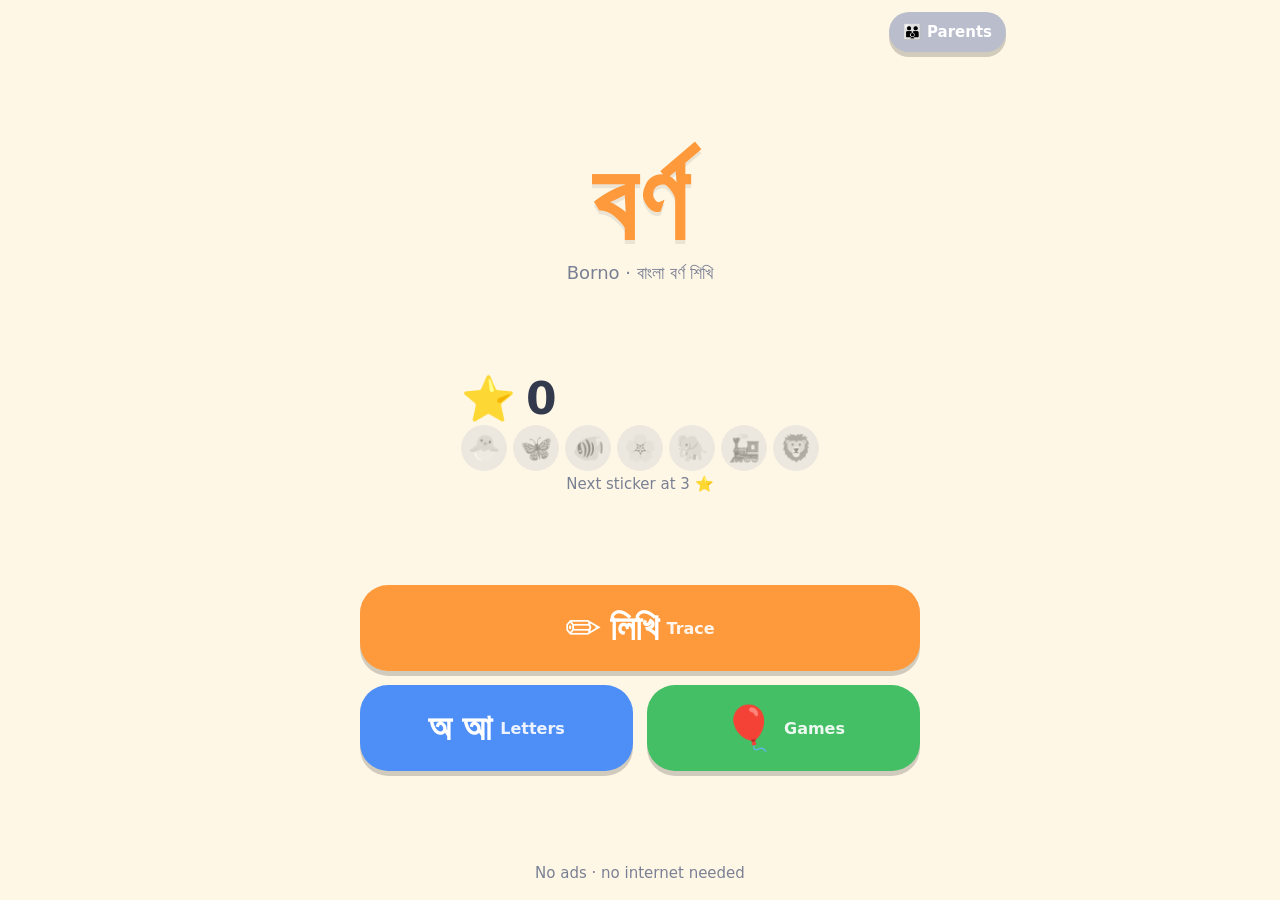
==== index.html @ d8d2ee3a "Convert Borno to a plain web game (HTML, CSS, JavaScript) No Unity, no build tools, no external APIs" ====
<!doctype html>
<!--
  index.html – the page that holds the whole game.
  Every screen is a <section class="screen">. script.js shows one at a time.
  Open this file in a browser to play (no internet needed).
-->
<html lang="bn">
<head>
  <meta charset="utf-8">
  <meta name="viewport" content="width=device-width, initial-scale=1, viewport-fit=cover">
  <meta name="theme-color" content="#ff9a3c">
  <meta name="description" content="Borno – learn the Bangla alphabet by tracing letters. For children aged 3–6. Works offline.">
  <title>বর্ণ – Borno</title>
  <link rel="icon" type="image/png" href="assets/images/icon.png">
  <link rel="apple-touch-icon" href="assets/images/icon.png">
  <link rel="stylesheet" href="style.css">
</head>
<body>
<div id="app">

  <!-- ============ HOME ============ -->
  <section id="screen-home" class="screen">
    <button class="btn parents-btn" data-action="parents">👪 Parents</button>
    <div>
      <h1 class="title">বর্ণ</h1>
      <p class="subtitle">Borno · বাংলা বর্ণ শিখি</p>
    </div>
    <div>
      <div class="star-count"><span>⭐</span><span id="home-stars">0</span></div>
      <div id="sticker-row" class="sticker-row"></div>
      <p id="next-sticker" class="small"></p>
    </div>
    <div class="menu">
      <button class="btn big-btn orange" data-action="trace"><span class="emoji">✏️</span> <span class="bn">লিখি</span> <small>Trace</small></button>
      <div class="menu-row">
        <button class="btn big-btn blue" data-action="letters"><span class="bn">অ আ</span> <small>Letters</small></button>
        <button class="btn big-btn green" data-action="games"><span class="emoji">🎈</span> <small>Games</small></button>
      </div>
    </div>
    <p class="small">No ads · no internet needed</p>
  </section>

  <!-- ============ LETTER SELECT ============ -->
  <section id="screen-letters" class="screen">
    <div class="topbar">
      <button class="btn back-btn" data-action="home">⬅ Back</button>
      <h2 class="bn">বর্ণ</h2>
      <span class="spacer"></span>
    </div>
    <div id="letter-grid" class="letter-grid"></div>
  </section>

  <!-- ============ TRACING ============ -->
  <section id="screen-trace" class="screen">
    <div class="topbar">
      <button class="btn back-btn" data-action="trace-back">⬅ Back</button>
      <button id="trace-letter" class="big-letter" data-action="say-letter" aria-label="Hear the letter">অ</button>
      <button class="btn sound-btn" data-action="say-letter" aria-label="Hear the letter">🔊</button>
    </div>
    <button class="word-card" data-action="say-word" aria-label="Hear the word">
      <img id="trace-picture" src="assets/images/ojogor.png" alt="">
      <span>
        <span id="trace-word" class="word">অজগর</span><br>
        <span id="trace-english" class="english">python</span>
      </span>
    </button>
    <div id="board-wrap" class="board-wrap">
      <canvas id="board" aria-label="Trace the letter here"></canvas>
      <div id="trace-hint" class="hint">✋ Trace the letter with your finger</div>
    </div>
    <div class="controls">
      <button class="btn red" data-action="clear">🧽 Clear</button>
      <button id="done-btn" class="btn green" data-action="done" disabled>✔ Done</button>
    </div>
  </section>

  <!-- ============ GAMES MENU ============ -->
  <section id="screen-games" class="screen">
    <div class="topbar">
      <button class="btn back-btn" data-action="home">⬅ Back</button>
      <h2>Games</h2>
      <span class="spacer"></span>
    </div>
    <div class="games-list">
      <button class="btn game-card blue" data-action="match">🖼️ Letter Match <small>Find the first letter</small></button>
      <button class="btn game-card pink" data-action="balloon">🎈 Balloon Pop <small>Pop the right letter</small></button>
    </div>
  </section>

  <!-- ============ LETTER MATCH ============ -->
  <section id="screen-match" class="screen">
    <div class="topbar">
      <button class="btn back-btn" data-action="games">⬅ Back</button>
      <div id="match-dots" class="dots"></div>
    </div>
    <button id="match-prompt" class="prompt" data-action="say-match" aria-label="Hear the word">
      <img id="match-picture" src="assets/images/aam.png" alt="">
      <span id="match-word" class="word"></span>
      <span class="question">Which letter does it start with?</span>
    </button>
    <div id="match-options" class="options"></div>
  </section>

  <!-- ============ BALLOON POP ============ -->
  <section id="screen-balloon" class="screen">
    <div class="topbar">
      <button class="btn back-btn" data-action="games">⬅ Back</button>
      <span class="spacer"></span>
      <span class="pop-label">Pop</span>
      <button id="balloon-target" class="btn target" data-action="say-target">ক</button>
      <span class="spacer"></span>
    </div>
    <div id="balloon-progress" class="balloon-progress"></div>
    <div id="field" class="field"></div>
  </section>

  <!-- ============ PARENT PAGE ============ -->
  <section id="screen-parent" class="screen">
    <div class="topbar">
      <button class="btn back-btn" data-action="home">⬅ Back</button>
      <h2>For parents</h2>
      <span class="spacer"></span>
    </div>
    <div class="parent-body">
      <section>
        <h3>Progress</h3>
        <p id="parent-summary"></p>
        <div id="parent-letters"></div>
      </section>
      <section>
        <h3>Settings</h3>
        <div class="settings">
          <button id="sound-toggle" class="btn blue" data-action="toggle-sound">🔊 Sound: On</button>
          <button id="voice-toggle" class="btn teal" data-action="toggle-voice">🗣️ Device voice: On</button>
          <p id="voice-status" class="small"></p>
        </div>
      </section>
      <section>
        <h3>Record letter sounds</h3>
        <p class="small">Record your own voice for each letter and word (2 seconds each).
          Recordings stay only in this browser on this device.</p>
        <p id="rec-status" class="small"></p>
        <div id="rec-list"></div>
      </section>
      <section>
        <h3>Reset</h3>
        <button id="reset-btn" class="btn red" data-action="reset">Delete all progress</button>
      </section>
      <p class="privacy">Borno has no ads, no accounts and no internet connection. It
        collects no data. Progress and recordings are saved only in this browser.</p>
    </div>
  </section>

  <!-- ============ PARENT GATE (pop-up) ============ -->
  <div id="gate" class="overlay hidden">
    <div class="card">
      <h3>Grown-ups only</h3>
      <p class="small">Please answer to open the parent page:</p>
      <div id="gate-q" class="gate-q">7 + 8 = ?</div>
      <div id="gate-choices" class="gate-choices"></div>
      <div class="card-buttons"><button class="btn grey" data-action="home">Cancel</button></div>
    </div>
  </div>

  <!-- ============ RESULT CARD (pop-up) ============ -->
  <div id="result" class="overlay hidden">
    <div class="card">
      <h3 id="result-title">Excellent!</h3>
      <div class="result-stars"><span>★</span><span>★</span><span>★</span></div>
      <p id="result-detail" class="result-detail"></p>
      <p id="result-extra" class="result-extra"></p>
      <div class="card-buttons">
        <button class="btn blue" data-action="again">↻ Again</button>
        <button class="btn purple" data-action="result-home">🏠 Home</button>
        <button id="result-next" class="btn green" data-action="next">Next ➜</button>
      </div>
    </div>
  </div>

  <div id="toast" role="status"></div>
</div>

<script src="assets/letters.js"></script>
<script src="script.js"></script>
</body>
</html>
---- style.css ----
/* style.css – how Borno looks.
   Bright colours, big rounded buttons, works on phones and computers.
   The game is one page; each "screen" is a <section class="screen">
   and only the one with class "active" is shown. */

:root {
  --bg: #fff7e6;
  --text: #333a4d;
  --muted: #7a8094;
  --orange: #ff9a3c;
  --blue: #4d8ef7;
  --green: #45bf66;
  --pink: #f27bb0;
  --purple: #9b72e8;
  --red: #ef5b5b;
  --teal: #33b8b0;
  --gold: #ffc926;
  --grey: #d7dae3;
  --card: #ffffff;
  /* Bangla letters use a font that is already on the device */
  --bangla: "Noto Sans Bengali", "Nirmala UI", "Kohinoor Bangla", "Bangla Sangam MN",
            "Vrinda", "Shonar Bangla", "Hind Siliguri", sans-serif;
  --ui: system-ui, "Segoe UI", Roboto, "Helvetica Neue", Arial, var(--bangla);
}

* { box-sizing: border-box; }

html, body {
  margin: 0;
  height: 100%;
  background: var(--bg);
  color: var(--text);
  font-family: var(--ui);
  overscroll-behavior: none;            /* no pull-to-refresh while tracing */
  -webkit-tap-highlight-color: transparent;
  -webkit-user-select: none;
  user-select: none;
}

#app {
  position: relative;
  max-width: 760px;
  height: 100vh;
  height: 100dvh;                       /* better on phones (address bar) */
  margin: 0 auto;
  overflow: hidden;
}

.bn { font-family: var(--bangla); }
.hidden { display: none !important; }
.small { font-size: 15px; color: var(--muted); margin: 4px 0; text-align: center; }

/* ---------- screens ---------- */
.screen {
  position: absolute;
  inset: 0;
  display: none;
  flex-direction: column;
  gap: 10px;
  padding: 12px 14px calc(14px + env(safe-area-inset-bottom));
}
.screen.active { display: flex; animation: fade-in 0.25s ease; }

@keyframes fade-in { from { opacity: 0; transform: translateY(8px); } to { opacity: 1; transform: none; } }

/* ---------- buttons ---------- */
button {
  font: inherit;
  color: inherit;
  border: none;
  cursor: pointer;
  touch-action: manipulation;           /* no double-tap zoom */
}
button:disabled { opacity: 0.45; cursor: default; }
button:focus-visible { outline: 4px solid #2b59c3; outline-offset: 2px; }

.btn {
  display: inline-flex;
  align-items: center;
  justify-content: center;
  gap: 8px;
  min-height: 56px;
  padding: 8px 18px;
  border-radius: 20px;
  color: #fff;
  font-weight: 700;
  font-size: 22px;
  background: var(--blue);
  box-shadow: 0 5px 0 rgba(0, 0, 0, 0.18);
  transition: transform 0.08s;
}
.btn:active:not(:disabled) { transform: translateY(4px); box-shadow: 0 1px 0 rgba(0, 0, 0, 0.18); }

.orange { background: var(--orange); }
.blue   { background: var(--blue); }
.green  { background: var(--green); }
.pink   { background: var(--pink); }
.purple { background: var(--purple); }
.red    { background: var(--red); }
.teal   { background: var(--teal); }
.grey   { background: #a9aec0; }

.back-btn { min-height: 48px; font-size: 18px; padding: 6px 16px; background: var(--purple); }

/* ---------- top bar ---------- */
.topbar {
  display: flex;
  align-items: center;
  gap: 10px;
  min-height: 56px;
}
.topbar h2 { flex: 1; margin: 0; text-align: center; font-size: clamp(20px, 6vw, 28px); white-space: nowrap; }
.topbar .spacer { flex: 1; }

/* ---------- home ---------- */
#screen-home { align-items: center; justify-content: space-between; text-align: center; }
.parents-btn {
  align-self: flex-end;
  min-height: 40px;
  font-size: 15px;
  padding: 4px 14px;
  background: #b9bdcc;
}
.title {
  margin: 0;
  font-family: var(--bangla);
  font-size: clamp(64px, 20vw, 110px);
  line-height: 1.1;
  color: var(--orange);
  text-shadow: 0 4px 0 rgba(0, 0, 0, 0.08);
}
.subtitle { margin: 0; font-size: 18px; color: var(--muted); }
.star-count { font-size: 44px; font-weight: 800; display: flex; align-items: center; gap: 10px; }
.sticker-row { display: flex; flex-wrap: wrap; justify-content: center; gap: 6px; }
.sticker {
  width: 46px; height: 46px;
  border-radius: 50%;
  display: grid; place-items: center;
  font-size: 26px;
  background: var(--grey);
  filter: grayscale(1);
  opacity: 0.5;
}
.sticker.got { background: #fff; filter: none; opacity: 1; box-shadow: 0 3px 0 rgba(0, 0, 0, 0.12); }

.menu { display: grid; gap: 14px; width: 100%; max-width: 520px; }
.big-btn { min-height: 86px; font-size: clamp(26px, 7vw, 36px); border-radius: 28px; }
.big-btn .emoji { font-size: 1.2em; }
.big-btn small { font-size: 16px; font-weight: 600; opacity: 0.9; }
.menu-row { display: grid; grid-template-columns: 1fr 1fr; gap: 14px; }

/* ---------- letter grid ---------- */
.letter-grid {
  flex: 1;
  overflow-y: auto;
  display: grid;
  grid-template-columns: repeat(auto-fill, minmax(100px, 1fr));
  gap: 12px;
  align-content: start;
  padding: 4px 2px 20px;
}
.tile {
  position: relative;
  aspect-ratio: 1 / 1.08;
  border-radius: 22px;
  color: #fff;
  display: flex;
  flex-direction: column;
  align-items: center;
  justify-content: center;
  box-shadow: 0 5px 0 rgba(0, 0, 0, 0.18);
}
.tile:active { transform: translateY(4px); box-shadow: 0 1px 0 rgba(0, 0, 0, 0.18); }
.tile .glyph { font-family: var(--bangla); font-size: clamp(44px, 12vw, 64px); line-height: 1.1; }
.tile img.glyph-img { width: 60%; height: auto; }
.mini-stars { font-size: 16px; letter-spacing: 1px; }
.mini-stars .on { color: var(--gold); }
.mini-stars .off { color: rgba(255, 255, 255, 0.5); }
.weak-badge {
  position: absolute; top: -6px; right: -6px;
  width: 28px; height: 28px; border-radius: 50%;
  background: var(--orange); color: #fff; font-weight: 800;
  display: grid; place-items: center;
  border: 3px solid #fff;
}

/* ---------- tracing ---------- */
.big-letter {
  flex: 1;
  font-family: var(--bangla);
  font-size: 46px;
  background: none;
  line-height: 1;
}
.sound-btn { min-height: 48px; font-size: 22px; padding: 6px 14px; background: var(--blue); }
/* letter pictures (only used on devices without a Bangla font) */
.big-letter img.glyph-img { height: 48px; width: auto; vertical-align: middle; }
.target img.glyph-img { height: 44px; width: auto; }

.word-card {
  display: flex;
  align-items: center;
  gap: 12px;
  background: var(--card);
  border-radius: 20px;
  padding: 8px 12px;
  box-shadow: 0 3px 0 rgba(0, 0, 0, 0.08);
  text-align: left;
}
.word-card img { width: 64px; height: 64px; object-fit: contain; }
.word-card .word { font-family: var(--bangla); font-size: 32px; font-weight: 700; }
.word-card .english { font-size: 15px; color: var(--muted); }

.board-wrap {
  flex: 1;
  min-height: 0;
  display: flex;
  align-items: center;
  justify-content: center;
  position: relative;
}
#board {
  background: #fff;
  border-radius: 28px;
  box-shadow: 0 6px 0 rgba(0, 0, 0, 0.08);
  touch-action: none;                   /* the finger draws, the page does not scroll */
}
.hint {
  position: absolute;
  bottom: 8px;
  left: 0; right: 0;
  text-align: center;
  font-size: 16px;
  color: var(--muted);
  pointer-events: none;
}
.controls { display: grid; grid-template-columns: 1fr 1fr; gap: 14px; }
.controls .btn { min-height: 64px; font-size: 24px; }

/* ---------- result card ---------- */
.overlay {
  position: absolute;
  inset: 0;
  z-index: 20;
  background: rgba(30, 30, 50, 0.55);
  display: flex;
  align-items: center;
  justify-content: center;
  padding: 16px;
}
.card {
  width: 100%;
  max-width: 460px;
  background: #fff;
  border-radius: 30px;
  padding: 22px 18px;
  text-align: center;
  box-shadow: 0 10px 30px rgba(0, 0, 0, 0.25);
  animation: pop-card 0.3s ease;
}
@keyframes pop-card { from { transform: scale(0.7); opacity: 0; } to { transform: none; opacity: 1; } }
.card h3 { margin: 0 0 8px; font-size: 34px; color: var(--orange); }
.result-stars { font-size: 64px; display: flex; justify-content: center; gap: 6px; }
.result-stars span { display: inline-block; color: var(--grey); }
.result-stars span.on { color: var(--gold); animation: star-pop 0.45s ease both; }
.result-stars span:nth-child(2).on { animation-delay: 0.2s; }
.result-stars span:nth-child(3).on { animation-delay: 0.4s; }
@keyframes star-pop { 0% { transform: scale(0); } 70% { transform: scale(1.35); } 100% { transform: scale(1); } }
.result-detail { color: var(--muted); font-size: 15px; min-height: 20px; }
.result-extra { color: var(--purple); font-weight: 800; font-size: 22px; min-height: 30px; }
.card-buttons { display: flex; gap: 10px; justify-content: center; margin-top: 12px; flex-wrap: wrap; }
.card-buttons .btn { flex: 1; min-width: 96px; }

/* ---------- games menu ---------- */
.game-card { min-height: 150px; flex-direction: column; font-size: 32px; border-radius: 30px; }
.game-card small { font-size: 17px; font-weight: 600; }
.games-list { flex: 1; display: grid; gap: 18px; align-content: center; }

/* ---------- letter match ---------- */
.dots { display: flex; gap: 8px; justify-content: center; flex: 1; }
.dot { width: 18px; height: 18px; border-radius: 50%; background: var(--grey); }
.dot.now { background: var(--orange); }
.dot.done { background: var(--green); }

.prompt {
  background: var(--card);
  border-radius: 26px;
  padding: 12px;
  display: flex;
  flex-direction: column;
  align-items: center;
  box-shadow: 0 4px 0 rgba(0, 0, 0, 0.08);
}
.prompt img { width: min(40vw, 150px); height: min(40vw, 150px); object-fit: contain; }
.prompt .word { font-family: var(--bangla); font-size: 40px; font-weight: 700; }
.prompt .word .hl { color: var(--orange); }
.prompt .question { font-size: 16px; color: var(--muted); }
.options { flex: 1; display: grid; grid-template-columns: 1fr 1fr; gap: 14px; align-content: center; }
.option {
  min-height: min(26vh, 150px);
  border-radius: 26px;
  font-family: var(--bangla);
  font-size: clamp(54px, 16vw, 86px);
  background: var(--orange);
}
.option.right { background: var(--green); }
.option.wrong { background: var(--grey); }
.option img.glyph-img { width: 55%; }

/* ---------- balloon pop ---------- */
.target {
  min-width: 78px;
  min-height: 60px;
  font-family: var(--bangla);
  font-size: 40px;
  background: var(--orange);
}
.pop-label { font-size: 24px; font-weight: 800; }
.balloon-progress { display: flex; justify-content: center; gap: 6px; font-size: 24px; }
.balloon-progress span { color: var(--grey); }
.balloon-progress span.on { color: var(--gold); }
.field {
  flex: 1;
  position: relative;
  overflow: hidden;
  border-radius: 26px;
  background: linear-gradient(#bfe3ff, #e9f6ff);
}
.balloon {
  position: absolute;
  left: 0;
  top: 0;
  width: 21%;
  max-width: 120px;
  aspect-ratio: 0.85;
  border-radius: 50% 50% 46% 46%;
  font-family: var(--bangla);
  font-size: clamp(30px, 8vw, 50px);
  color: #fff;
  display: grid;
  place-items: center;
  box-shadow: inset -8px -10px 0 rgba(0, 0, 0, 0.12);
  will-change: transform;
}
.balloon::after {                       /* the string */
  content: "";
  position: absolute;
  top: 100%;
  left: 50%;
  width: 2px;
  height: 45%;
  background: rgba(60, 60, 80, 0.5);
}
.balloon img.glyph-img { width: 60%; }
.balloon.wiggle { animation: wiggle 0.35s; }
.balloon.popped { animation: pop 0.2s forwards; pointer-events: none; }
@keyframes wiggle { 25% { margin-left: -10px; } 75% { margin-left: 10px; } }
@keyframes pop { to { opacity: 0; scale: 1.6; } }

/* ---------- parent gate + page ---------- */
.gate-q { font-size: 48px; font-weight: 800; color: var(--blue); margin: 10px 0; }
.gate-choices { display: grid; grid-template-columns: repeat(4, 1fr); gap: 8px; }
.gate-choices .btn { font-size: 26px; padding: 6px; }

.parent-body { flex: 1; overflow-y: auto; padding-bottom: 20px; }
.parent-body section { background: #fff; border-radius: 20px; padding: 12px 14px; margin-bottom: 12px; }
.parent-body h3 { margin: 0 0 8px; font-size: 20px; }
.stat-row {
  display: grid;
  grid-template-columns: 46px 1fr auto;
  align-items: center;
  gap: 10px;
  padding: 6px 0;
  border-bottom: 1px solid #eef0f5;
  font-size: 14px;
}
.stat-row:last-child { border-bottom: none; }
.stat-row .glyph { font-family: var(--bangla); font-size: 30px; text-align: center; }
.badge { background: var(--orange); color: #fff; border-radius: 12px; padding: 2px 10px; font-weight: 700; font-size: 13px; }
.settings { display: grid; gap: 10px; }
.settings .btn { font-size: 18px; min-height: 50px; }
.rec-row {
  display: grid;
  grid-template-columns: 40px 1fr;
  gap: 8px;
  align-items: center;
  padding: 6px 0;
  border-bottom: 1px solid #eef0f5;
}
.rec-row .glyph { font-family: var(--bangla); font-size: 28px; text-align: center; }
.rec-buttons { display: flex; flex-wrap: wrap; gap: 6px; }
.rec-buttons .btn { font-size: 14px; min-height: 40px; padding: 4px 10px; border-radius: 14px; }
.rec-buttons .btn.recording { background: var(--red); animation: blink 0.8s infinite; }
@keyframes blink { 50% { opacity: 0.6; } }
.privacy { font-size: 13px; color: var(--muted); }

/* ---------- small message at the bottom ---------- */
#toast {
  position: absolute;
  left: 50%;
  bottom: 24px;
  transform: translateX(-50%);
  background: rgba(40, 40, 60, 0.9);
  color: #fff;
  padding: 10px 18px;
  border-radius: 16px;
  font-size: 16px;
  z-index: 30;
  max-width: 90%;
  text-align: center;
  pointer-events: none;
  opacity: 0;
  transition: opacity 0.2s;
}
#toast.show { opacity: 1; }

/* ---------- wide screens (computer, tablet sideways) ---------- */
@media (min-width: 700px) {
  .menu { max-width: 560px; }
  .letter-grid { grid-template-columns: repeat(auto-fill, minmax(120px, 1fr)); }
}
@media (max-height: 640px) {
  .title { font-size: 56px; }
  .big-btn { min-height: 64px; }
  .star-count { font-size: 32px; }
  .sticker { width: 38px; height: 38px; font-size: 20px; }
}
@media (prefers-reduced-motion: reduce) {
  * { animation: none !important; transition: none !important; }
}
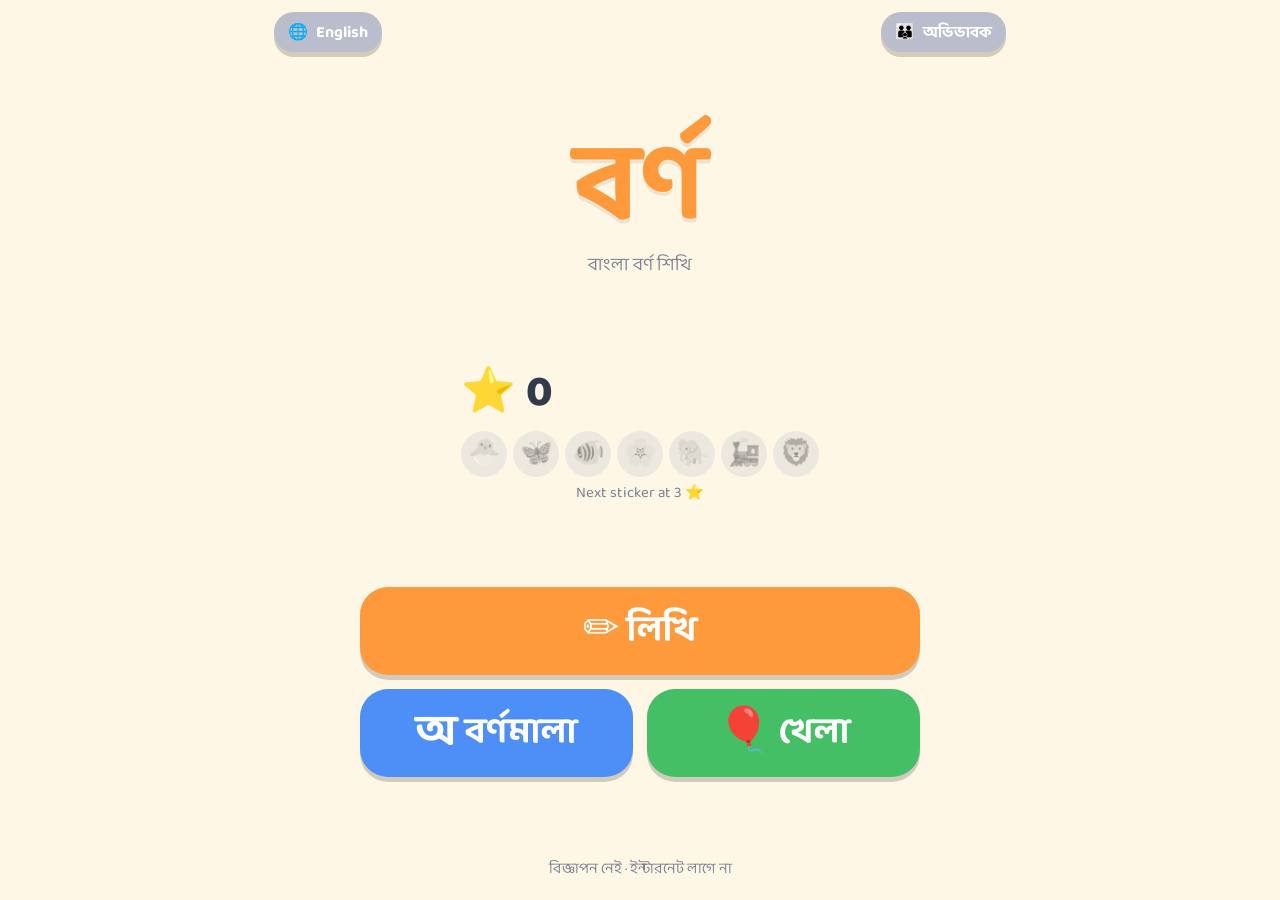
==== commit 802b1faf: "Auto-save: hourly backup 2026-10-25 15:16 Added Baloo Da 2 font (assets/fonts), assets/strings.js an" ====
--- a/index.html
+++ b/index.html
@@ -1,8 +1,9 @@
 <!doctype html>
 <!--
   index.html – the page that holds the whole game.
-  Every screen is a <section class="screen">. script.js shows one at a time.
-  Open this file in a browser to play (no internet needed).
+  Every screen is a <section class="screen">; script.js shows one at a time.
+  Texts marked data-i18n="key" are filled in from assets/strings.js
+  (Bangla or English). Open this file in a browser to play – no internet needed.
 -->
 <html lang="bn">
 <head>
@@ -20,31 +21,35 @@
 
   <!-- ============ HOME ============ -->
   <section id="screen-home" class="screen">
-    <button class="btn parents-btn" data-action="parents">👪 Parents</button>
+    <div class="home-top">
+      <button class="btn small-btn grey" data-action="toggle-lang">🌐 <span data-i18n="langSwitch">English</span></button>
+      <button class="btn small-btn grey" data-action="parents">👪 <span data-i18n="parents">অভিভাবক</span></button>
+    </div>
     <div>
       <h1 class="title">বর্ণ</h1>
-      <p class="subtitle">Borno · বাংলা বর্ণ শিখি</p>
+      <p class="subtitle" data-i18n="appSub">বাংলা বর্ণ শিখি</p>
     </div>
     <div>
-      <div class="star-count"><span>⭐</span><span id="home-stars">0</span></div>
+      <div class="star-count"><span>⭐</span><span id="home-stars">০</span></div>
       <div id="sticker-row" class="sticker-row"></div>
       <p id="next-sticker" class="small"></p>
+      <p id="learned" class="small"></p>
     </div>
     <div class="menu">
-      <button class="btn big-btn orange" data-action="trace"><span class="emoji">✏️</span> <span class="bn">লিখি</span> <small>Trace</small></button>
+      <button class="btn big-btn orange" data-action="trace"><span class="emoji">✏️</span> <span data-i18n="trace">লিখি</span></button>
       <div class="menu-row">
-        <button class="btn big-btn blue" data-action="letters"><span class="bn">অ আ</span> <small>Letters</small></button>
-        <button class="btn big-btn green" data-action="games"><span class="emoji">🎈</span> <small>Games</small></button>
+        <button class="btn big-btn blue" data-action="letters"><span class="emoji bn-glyph">অ</span> <span data-i18n="letters">বর্ণমালা</span></button>
+        <button class="btn big-btn green" data-action="games"><span class="emoji">🎈</span> <span data-i18n="games">খেলা</span></button>
       </div>
     </div>
-    <p class="small">No ads · no internet needed</p>
+    <p class="small" data-i18n="footer">বিজ্ঞাপন নেই · ইন্টারনেট লাগে না</p>
   </section>
 
   <!-- ============ LETTER SELECT ============ -->
   <section id="screen-letters" class="screen">
     <div class="topbar">
-      <button class="btn back-btn" data-action="home">⬅ Back</button>
-      <h2 class="bn">বর্ণ</h2>
+      <button class="btn back-btn" data-action="home">⬅ <span data-i18n="back">ফিরি</span></button>
+      <h2 data-i18n="letters">বর্ণমালা</h2>
       <span class="spacer"></span>
     </div>
     <div id="letter-grid" class="letter-grid"></div>
@@ -53,12 +58,12 @@
   <!-- ============ TRACING ============ -->
   <section id="screen-trace" class="screen">
     <div class="topbar">
-      <button class="btn back-btn" data-action="trace-back">⬅ Back</button>
+      <button class="btn back-btn" data-action="trace-back">⬅ <span data-i18n="back">ফিরি</span></button>
       <button id="trace-letter" class="big-letter" data-action="say-letter" aria-label="Hear the letter">অ</button>
       <button class="btn sound-btn" data-action="say-letter" aria-label="Hear the letter">🔊</button>
     </div>
     <button class="word-card" data-action="say-word" aria-label="Hear the word">
-      <img id="trace-picture" src="assets/images/ojogor.png" alt="">
+      <span id="trace-picture" class="pic">🐍</span>
       <span>
         <span id="trace-word" class="word">অজগর</span><br>
         <span id="trace-english" class="english">python</span>
@@ -66,37 +71,43 @@
     </button>
     <div id="board-wrap" class="board-wrap">
       <canvas id="board" aria-label="Trace the letter here"></canvas>
-      <div id="trace-hint" class="hint">✋ Trace the letter with your finger</div>
+      <div id="trace-hint" class="hint" data-i18n="hint">✋ আঙুল দিয়ে বর্ণটি লেখো</div>
     </div>
     <div class="controls">
-      <button class="btn red" data-action="clear">🧽 Clear</button>
-      <button id="done-btn" class="btn green" data-action="done" disabled>✔ Done</button>
+      <button class="btn red" data-action="clear">🧽 <span data-i18n="clear">মুছি</span></button>
+      <button id="done-btn" class="btn green" data-action="done" disabled>✔ <span data-i18n="done">হয়েছে</span></button>
     </div>
   </section>
 
   <!-- ============ GAMES MENU ============ -->
   <section id="screen-games" class="screen">
     <div class="topbar">
-      <button class="btn back-btn" data-action="home">⬅ Back</button>
-      <h2>Games</h2>
+      <button class="btn back-btn" data-action="home">⬅ <span data-i18n="back">ফিরি</span></button>
+      <h2 data-i18n="games">খেলা</h2>
       <span class="spacer"></span>
     </div>
     <div class="games-list">
-      <button class="btn game-card blue" data-action="match">🖼️ Letter Match <small>Find the first letter</small></button>
-      <button class="btn game-card pink" data-action="balloon">🎈 Balloon Pop <small>Pop the right letter</small></button>
+      <button class="btn game-card blue" data-action="match">
+        <span>🖼️ <span data-i18n="match">প্রথম বর্ণ</span></span>
+        <small data-i18n="matchHint">ছবির শব্দটি কোন বর্ণ দিয়ে শুরু?</small>
+      </button>
+      <button class="btn game-card pink" data-action="balloon">
+        <span>🎈 <span data-i18n="balloon">বেলুন ফাটাও</span></span>
+        <small data-i18n="balloonHint">ঠিক বর্ণের বেলুন ফাটাও</small>
+      </button>
     </div>
   </section>
 
   <!-- ============ LETTER MATCH ============ -->
   <section id="screen-match" class="screen">
     <div class="topbar">
-      <button class="btn back-btn" data-action="games">⬅ Back</button>
+      <button class="btn back-btn" data-action="games">⬅ <span data-i18n="back">ফিরি</span></button>
       <div id="match-dots" class="dots"></div>
     </div>
     <button id="match-prompt" class="prompt" data-action="say-match" aria-label="Hear the word">
-      <img id="match-picture" src="assets/images/aam.png" alt="">
+      <span id="match-picture" class="pic big">🥭</span>
       <span id="match-word" class="word"></span>
-      <span class="question">Which letter does it start with?</span>
+      <span class="question" data-i18n="matchQ">শব্দটি কোন বর্ণ দিয়ে শুরু?</span>
     </button>
     <div id="match-options" class="options"></div>
   </section>
@@ -104,9 +115,9 @@
   <!-- ============ BALLOON POP ============ -->
   <section id="screen-balloon" class="screen">
     <div class="topbar">
-      <button class="btn back-btn" data-action="games">⬅ Back</button>
+      <button class="btn back-btn" data-action="games">⬅ <span data-i18n="back">ফিরি</span></button>
       <span class="spacer"></span>
-      <span class="pop-label">Pop</span>
+      <span class="pop-label" data-i18n="pop">ফাটাও</span>
       <button id="balloon-target" class="btn target" data-action="say-target">ক</button>
       <span class="spacer"></span>
     </div>
@@ -117,62 +128,61 @@
   <!-- ============ PARENT PAGE ============ -->
   <section id="screen-parent" class="screen">
     <div class="topbar">
-      <button class="btn back-btn" data-action="home">⬅ Back</button>
-      <h2>For parents</h2>
+      <button class="btn back-btn" data-action="home">⬅ <span data-i18n="back">ফিরি</span></button>
+      <h2 data-i18n="parentTitle">অভিভাবকদের জন্য</h2>
       <span class="spacer"></span>
     </div>
     <div class="parent-body">
       <section>
-        <h3>Progress</h3>
+        <h3 data-i18n="progress">অগ্রগতি</h3>
         <p id="parent-summary"></p>
         <div id="parent-letters"></div>
       </section>
       <section>
-        <h3>Settings</h3>
+        <h3 data-i18n="settings">সেটিংস</h3>
         <div class="settings">
-          <button id="sound-toggle" class="btn blue" data-action="toggle-sound">🔊 Sound: On</button>
-          <button id="voice-toggle" class="btn teal" data-action="toggle-voice">🗣️ Device voice: On</button>
+          <button id="lang-toggle" class="btn purple" data-action="toggle-lang">🌐</button>
+          <button id="sound-toggle" class="btn blue" data-action="toggle-sound">🔊</button>
+          <button id="voice-toggle" class="btn teal" data-action="toggle-voice">🗣️</button>
           <p id="voice-status" class="small"></p>
         </div>
       </section>
       <section>
-        <h3>Record letter sounds</h3>
-        <p class="small">Record your own voice for each letter and word (2 seconds each).
-          Recordings stay only in this browser on this device.</p>
+        <h3 data-i18n="record">বর্ণের শব্দ রেকর্ড করুন</h3>
+        <p class="small" data-i18n="recordInfo"></p>
         <p id="rec-status" class="small"></p>
         <div id="rec-list"></div>
       </section>
       <section>
-        <h3>Reset</h3>
-        <button id="reset-btn" class="btn red" data-action="reset">Delete all progress</button>
+        <h3 data-i18n="reset">রিসেট</h3>
+        <button id="reset-btn" class="btn red" data-action="reset" data-i18n="resetBtn">সব অগ্রগতি মুছুন</button>
       </section>
-      <p class="privacy">Borno has no ads, no accounts and no internet connection. It
-        collects no data. Progress and recordings are saved only in this browser.</p>
+      <p class="privacy" data-i18n="privacy"></p>
     </div>
   </section>
 
   <!-- ============ PARENT GATE (pop-up) ============ -->
   <div id="gate" class="overlay hidden">
     <div class="card">
-      <h3>Grown-ups only</h3>
-      <p class="small">Please answer to open the parent page:</p>
-      <div id="gate-q" class="gate-q">7 + 8 = ?</div>
+      <h3 data-i18n="gateTitle">শুধু বড়দের জন্য</h3>
+      <p class="small" data-i18n="gateHint">অভিভাবক পাতা খুলতে উত্তর দিন:</p>
+      <div id="gate-q" class="gate-q">৭ + ৮ = ?</div>
       <div id="gate-choices" class="gate-choices"></div>
-      <div class="card-buttons"><button class="btn grey" data-action="home">Cancel</button></div>
+      <div class="card-buttons"><button class="btn grey" data-action="home" data-i18n="cancel">বাতিল</button></div>
     </div>
   </div>
 
   <!-- ============ RESULT CARD (pop-up) ============ -->
   <div id="result" class="overlay hidden">
     <div class="card">
-      <h3 id="result-title">Excellent!</h3>
+      <h3 id="result-title"></h3>
       <div class="result-stars"><span>★</span><span>★</span><span>★</span></div>
       <p id="result-detail" class="result-detail"></p>
       <p id="result-extra" class="result-extra"></p>
       <div class="card-buttons">
-        <button class="btn blue" data-action="again">↻ Again</button>
-        <button class="btn purple" data-action="result-home">🏠 Home</button>
-        <button id="result-next" class="btn green" data-action="next">Next ➜</button>
+        <button class="btn blue" data-action="again">↻ <span data-i18n="again">আবার</span></button>
+        <button class="btn purple" data-action="result-home">🏠 <span data-i18n="home">শুরুতে</span></button>
+        <button id="result-next" class="btn green" data-action="next"><span data-i18n="next">পরেরটি</span> ➜</button>
       </div>
     </div>
   </div>
@@ -181,6 +191,7 @@
 </div>
 
 <script src="assets/letters.js"></script>
+<script src="assets/strings.js"></script>
 <script src="script.js"></script>
 </body>
 </html>
--- a/style.css
+++ b/style.css
@@ -2,6 +2,15 @@
    Bright colours, big rounded buttons, works on phones and computers.
    The game is one page; each "screen" is a <section class="screen">
    and only the one with class "active" is shown. */
+
+/* The game's own font: Baloo Da 2 (SIL Open Font License, see assets/fonts/OFL.txt).
+   Round, child-friendly letters that look the same on every device. */
+@font-face {
+  font-family: "Baloo Da 2";
+  src: url("assets/fonts/BalooDa2.ttf") format("truetype");
+  font-weight: 400 800;
+  font-display: swap;
+}
 
 :root {
   --bg: #fff7e6;
@@ -17,10 +26,11 @@
   --gold: #ffc926;
   --grey: #d7dae3;
   --card: #ffffff;
-  /* Bangla letters use a font that is already on the device */
-  --bangla: "Noto Sans Bengali", "Nirmala UI", "Kohinoor Bangla", "Bangla Sangam MN",
-            "Vrinda", "Shonar Bangla", "Hind Siliguri", sans-serif;
-  --ui: system-ui, "Segoe UI", Roboto, "Helvetica Neue", Arial, var(--bangla);
+  /* Bangla + English text: our bundled font first, device fonts as backup */
+  --bangla: "Baloo Da 2", "Noto Sans Bengali", "Nirmala UI", "Kohinoor Bangla",
+            "Bangla Sangam MN", "Vrinda", sans-serif;
+  --ui: "Baloo Da 2", system-ui, "Segoe UI", Roboto, Arial, "Noto Sans Bengali", "Nirmala UI", sans-serif;
+  --emoji: "Segoe UI Emoji", "Apple Color Emoji", "Noto Color Emoji", sans-serif;
 }
 
 * { box-sizing: border-box; }
@@ -114,13 +124,14 @@
 
 /* ---------- home ---------- */
 #screen-home { align-items: center; justify-content: space-between; text-align: center; }
-.parents-btn {
-  align-self: flex-end;
+.home-top { display: flex; justify-content: space-between; width: 100%; }
+.small-btn {
   min-height: 40px;
-  font-size: 15px;
+  font-size: 16px;
   padding: 4px 14px;
   background: #b9bdcc;
 }
+.bn-glyph { font-family: var(--bangla); }
 .title {
   margin: 0;
   font-family: var(--bangla);
@@ -172,7 +183,13 @@
 }
 .tile:active { transform: translateY(4px); box-shadow: 0 1px 0 rgba(0, 0, 0, 0.18); }
 .tile .glyph { font-family: var(--bangla); font-size: clamp(44px, 12vw, 64px); line-height: 1.1; }
-.tile img.glyph-img { width: 60%; height: auto; }
+.tile .pic { font-size: 18px; line-height: 1; }
+.group-title {
+  grid-column: 1 / -1;
+  margin: 8px 4px 0;
+  font-size: 22px;
+  color: var(--muted);
+}
 .mini-stars { font-size: 16px; letter-spacing: 1px; }
 .mini-stars .on { color: var(--gold); }
 .mini-stars .off { color: rgba(255, 255, 255, 0.5); }
@@ -207,7 +224,10 @@
   box-shadow: 0 3px 0 rgba(0, 0, 0, 0.08);
   text-align: left;
 }
-.word-card img { width: 64px; height: 64px; object-fit: contain; }
+.pic { font-family: var(--emoji); font-size: 48px; line-height: 1; }
+.pic img { width: 64px; height: 64px; object-fit: contain; }
+.pic.text { font-family: var(--ui); font-size: 18px; color: var(--muted); }
+.word-card .pic { width: 64px; text-align: center; }
 .word-card .word { font-family: var(--bangla); font-size: 32px; font-weight: 700; }
 .word-card .english { font-size: 15px; color: var(--muted); }
 
@@ -291,7 +311,8 @@
   align-items: center;
   box-shadow: 0 4px 0 rgba(0, 0, 0, 0.08);
 }
-.prompt img { width: min(40vw, 150px); height: min(40vw, 150px); object-fit: contain; }
+.prompt .pic.big { font-size: min(28vw, 120px); line-height: 1.15; }
+.prompt .pic.big img { width: min(40vw, 150px); height: min(40vw, 150px); }
 .prompt .word { font-family: var(--bangla); font-size: 40px; font-weight: 700; }
 .prompt .word .hl { color: var(--orange); }
 .prompt .question { font-size: 16px; color: var(--muted); }
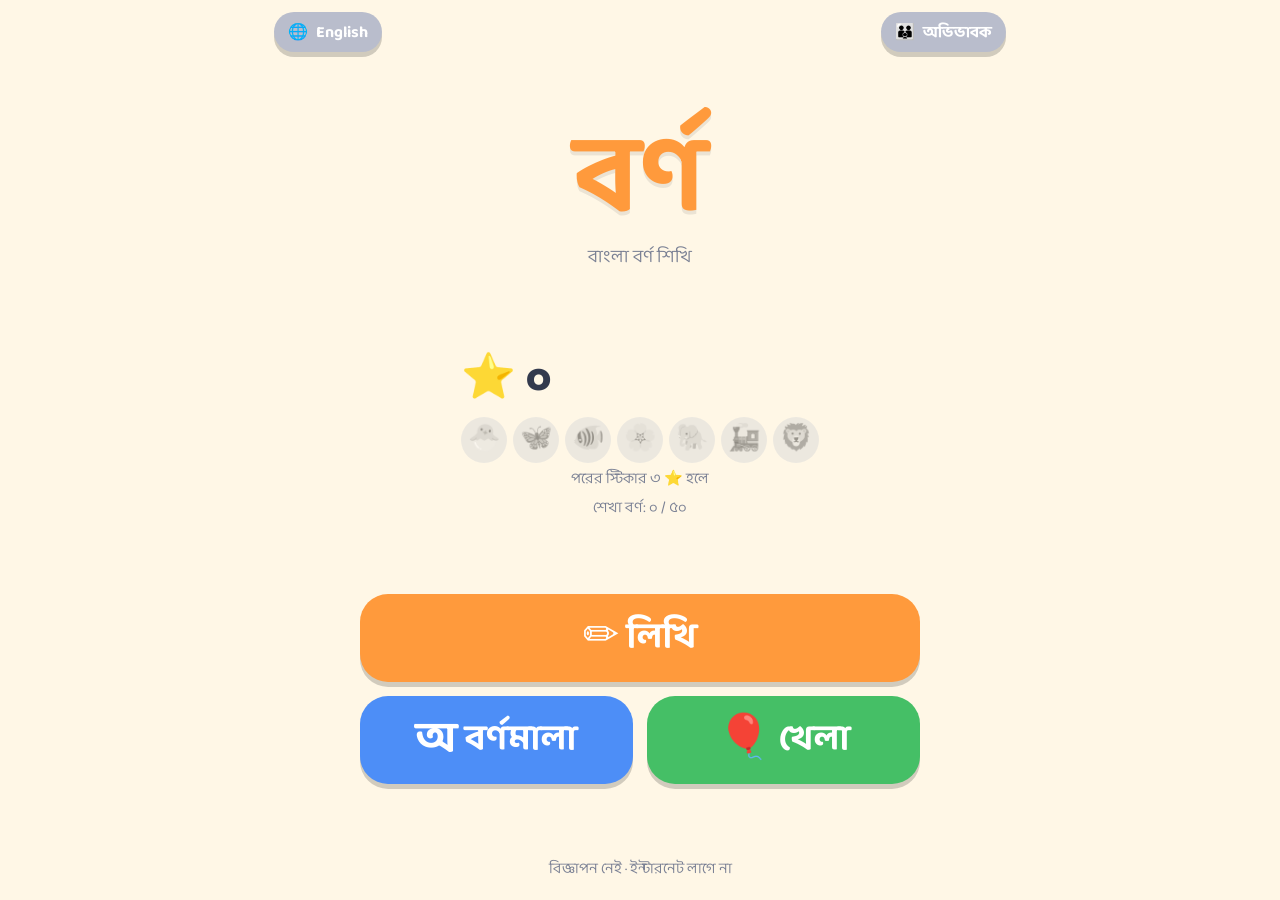
==== commit f6560ce6: "Version 0.4.0: levels, watch, teacher mode, numbers, two new games, CI Learning: - Three tracing lev" ====
--- a/index.html
+++ b/index.html
@@ -1,9 +1,9 @@
 <!doctype html>
 <!--
   index.html – the page that holds the whole game.
-  Every screen is a <section class="screen">; script.js shows one at a time.
-  Texts marked data-i18n="key" are filled in from assets/strings.js
-  (Bangla or English). Open this file in a browser to play – no internet needed.
+  Every screen is a <section class="screen">; the js/ files show one at a time.
+  Texts marked data-i18n="key" come from assets/strings.js (Bangla/English).
+  Open this file in a browser to play – no internet needed.
 -->
 <html lang="bn">
 <head>
@@ -60,6 +60,7 @@
     <div class="topbar">
       <button class="btn back-btn" data-action="trace-back">⬅ <span data-i18n="back">ফিরি</span></button>
       <button id="trace-letter" class="big-letter" data-action="say-letter" aria-label="Hear the letter">অ</button>
+      <span id="trace-level" class="level-badge">স্তর ১</span>
       <button class="btn sound-btn" data-action="say-letter" aria-label="Hear the letter">🔊</button>
     </div>
     <button class="word-card" data-action="say-word" aria-label="Hear the word">
@@ -71,10 +72,11 @@
     </button>
     <div id="board-wrap" class="board-wrap">
       <canvas id="board" aria-label="Trace the letter here"></canvas>
-      <div id="trace-hint" class="hint" data-i18n="hint">✋ আঙুল দিয়ে বর্ণটি লেখো</div>
-    </div>
-    <div class="controls">
+      <div id="trace-hint" class="hint">✋ আঙুল দিয়ে বর্ণটি লেখো</div>
+    </div>
+    <div class="controls three">
       <button class="btn red" data-action="clear">🧽 <span data-i18n="clear">মুছি</span></button>
+      <button class="btn orange" data-action="watch">👀 <span data-i18n="watch">দেখো</span></button>
       <button id="done-btn" class="btn green" data-action="done" disabled>✔ <span data-i18n="done">হয়েছে</span></button>
     </div>
   </section>
@@ -95,6 +97,14 @@
         <span>🎈 <span data-i18n="balloon">বেলুন ফাটাও</span></span>
         <small data-i18n="balloonHint">ঠিক বর্ণের বেলুন ফাটাও</small>
       </button>
+      <button class="btn game-card purple" data-action="kar">
+        <span>➕ <span data-i18n="kar">কার</span></span>
+        <small data-i18n="karHint">বর্ণ আর কার জুড়ে পড়ো</small>
+      </button>
+      <button class="btn game-card teal" data-action="words">
+        <span>🧩 <span data-i18n="words">শব্দ বানাও</span></span>
+        <small data-i18n="wordsHint">টুকরো জুড়ে শব্দ বানাও</small>
+      </button>
     </div>
   </section>
 
@@ -112,6 +122,40 @@
     <div id="match-options" class="options"></div>
   </section>
 
+  <!-- ============ কার (vowel signs) ============ -->
+  <section id="screen-kar" class="screen">
+    <div class="topbar">
+      <button class="btn back-btn" data-action="games">⬅ <span data-i18n="back">ফিরি</span></button>
+      <div id="kar-dots" class="dots"></div>
+    </div>
+    <div class="prompt kar-prompt">
+      <div class="kar-sum">
+        <span id="kar-consonant" class="kar-part">ক</span>
+        <span class="kar-op">+</span>
+        <span id="kar-sign" class="kar-part sign">া</span>
+        <span class="kar-op">=</span>
+        <span class="kar-part q">?</span>
+      </div>
+      <span class="question" data-i18n="karQ">জুড়লে কী হয়?</span>
+    </div>
+    <div id="kar-options" class="options"></div>
+  </section>
+
+  <!-- ============ শব্দ বানাও (build a word) ============ -->
+  <section id="screen-words" class="screen">
+    <div class="topbar">
+      <button class="btn back-btn" data-action="games">⬅ <span data-i18n="back">ফিরি</span></button>
+      <div id="words-dots" class="dots"></div>
+    </div>
+    <button class="prompt" data-action="say-words" aria-label="Hear the word">
+      <span id="words-picture" class="pic big">🍌</span>
+      <span id="words-english" class="question">banana</span>
+      <span class="question" data-i18n="wordsQ">ছবির শব্দটা বানাও</span>
+    </button>
+    <div id="words-slots" class="slots"></div>
+    <div id="words-tiles" class="word-tiles"></div>
+  </section>
+
   <!-- ============ BALLOON POP ============ -->
   <section id="screen-balloon" class="screen">
     <div class="topbar">
@@ -136,7 +180,24 @@
       <section>
         <h3 data-i18n="progress">অগ্রগতি</h3>
         <p id="parent-summary"></p>
+        <h3 data-i18n="playTime">খেলার সময়</h3>
+        <p id="play-time" class="small left pre"></p>
         <div id="parent-letters"></div>
+      </section>
+      <section>
+        <h3 data-i18n="record">বর্ণের শব্দ রেকর্ড করুন</h3>
+        <p class="small left" data-i18n="recordInfo"></p>
+        <p id="voices-count" class="small left"></p>
+        <div class="settings">
+          <button class="btn orange" data-action="record-session" data-i18n="recordSession"></button>
+        </div>
+      </section>
+      <section>
+        <h3 data-i18n="teachTitle">শিক্ষক মোড</h3>
+        <p id="teacher-count" class="small left"></p>
+        <div class="settings">
+          <button class="btn purple" data-action="teach" data-i18n="teach"></button>
+        </div>
       </section>
       <section>
         <h3 data-i18n="settings">সেটিংস</h3>
@@ -145,20 +206,63 @@
           <button id="sound-toggle" class="btn blue" data-action="toggle-sound">🔊</button>
           <button id="voice-toggle" class="btn teal" data-action="toggle-voice">🗣️</button>
           <p id="voice-status" class="small"></p>
+          <button class="btn grey" data-action="device-check" data-i18n="deviceCheck"></button>
+          <pre id="device-result" class="small left pre"></pre>
         </div>
-      </section>
-      <section>
-        <h3 data-i18n="record">বর্ণের শব্দ রেকর্ড করুন</h3>
-        <p class="small" data-i18n="recordInfo"></p>
-        <p id="rec-status" class="small"></p>
-        <div id="rec-list"></div>
       </section>
       <section>
         <h3 data-i18n="reset">রিসেট</h3>
         <button id="reset-btn" class="btn red" data-action="reset" data-i18n="resetBtn">সব অগ্রগতি মুছুন</button>
       </section>
       <p class="privacy" data-i18n="privacy"></p>
-    </div>
+      <p id="version" class="privacy"></p>
+    </div>
+  </section>
+
+  <!-- ============ RECORDING SESSION ============ -->
+  <section id="screen-record" class="screen">
+    <div class="topbar">
+      <button class="btn back-btn" data-action="parent-back">⬅ <span data-i18n="back">ফিরি</span></button>
+      <h2 data-i18n="sessionTitle">রেকর্ডিং সেশন</h2>
+      <span id="session-counter" class="counter"></span>
+    </div>
+    <p id="rec-status" class="small"></p>
+    <div class="session-card">
+      <span class="small" data-i18n="sayThis">এটা বলুন:</span>
+      <div id="session-item" class="session-item"></div>
+      <span id="session-state" class="session-state"></span>
+    </div>
+    <div class="session-buttons">
+      <button id="session-prev" class="btn grey" data-action="session-prev" data-i18n="prevItem">◀</button>
+      <button id="session-rec" class="btn red big-rec" data-action="session-record" data-i18n="recBtn">🎤</button>
+      <button id="session-play" class="btn blue" data-action="session-play" data-i18n="listen">▶</button>
+      <button id="session-next" class="btn green" data-action="session-next" data-i18n="nextItem">▶</button>
+    </div>
+    <p id="session-count" class="small"></p>
+    <button class="btn orange" data-action="export-voices" data-i18n="exportVoices"></button>
+    <p class="small" data-i18n="exportHelp"></p>
+  </section>
+
+  <!-- ============ TEACHER MODE ============ -->
+  <section id="screen-teach" class="screen">
+    <div class="topbar">
+      <button class="btn back-btn" data-action="parent-back">⬅ <span data-i18n="back">ফিরি</span></button>
+      <h2 data-i18n="teachTitle">শিক্ষক মোড</h2>
+      <span class="spacer"></span>
+    </div>
+    <p class="small" data-i18n="teachHelp"></p>
+    <select id="teach-select" class="teach-select" aria-label="Letter"></select>
+    <div id="teach-wrap" class="board-wrap">
+      <canvas id="teach-board" aria-label="Write the letter here"></canvas>
+    </div>
+    <div class="controls three">
+      <button class="btn red" data-action="teach-clear" data-i18n="clear">মুছি</button>
+      <button class="btn orange" data-action="teach-play" data-i18n="play">দেখাও</button>
+      <button class="btn green" data-action="teach-save" data-i18n="save">সংরক্ষণ</button>
+    </div>
+    <p id="teach-count" class="small"></p>
+    <button class="btn purple" data-action="export-strokes" data-i18n="exportStrokes"></button>
+    <p class="small" data-i18n="strokesHelp"></p>
   </section>
 
   <!-- ============ PARENT GATE (pop-up) ============ -->
@@ -190,8 +294,20 @@
   <div id="toast" role="status"></div>
 </div>
 
+<!-- content -->
 <script src="assets/letters.js"></script>
+<script src="assets/reading.js"></script>
 <script src="assets/strings.js"></script>
-<script src="script.js"></script>
+<script src="assets/voices.js"></script>
+<script src="assets/strokes.js"></script>
+<!-- game code (order matters: core first, main last) -->
+<script src="js/core.js"></script>
+<script src="js/progress.js"></script>
+<script src="js/games.js"></script>
+<script src="js/sound.js"></script>
+<script src="js/board.js"></script>
+<script src="js/ui.js"></script>
+<script src="js/parent.js"></script>
+<script src="js/main.js"></script>
 </body>
 </html>
--- a/style.css
+++ b/style.css
@@ -58,6 +58,9 @@
 
 .bn { font-family: var(--bangla); }
 .hidden { display: none !important; }
+.invisible { visibility: hidden; }
+.left, .small.left { text-align: left; }
+.pre { white-space: pre-line; }
 .small { font-size: 15px; color: var(--muted); margin: 4px 0; text-align: center; }
 
 /* ---------- screens ---------- */
@@ -132,6 +135,9 @@
   background: #b9bdcc;
 }
 .bn-glyph { font-family: var(--bangla); }
+/* ঁ alone floats high (it normally sits on top of a letter): move it down */
+span.mark-high, .big-letter.mark-high { display: inline-block; transform: translateY(0.38em); }
+.balloon.mark-high, .target.mark-high { padding-top: 0.5em; }
 .title {
   margin: 0;
   font-family: var(--bangla);
@@ -193,6 +199,12 @@
 .mini-stars { font-size: 16px; letter-spacing: 1px; }
 .mini-stars .on { color: var(--gold); }
 .mini-stars .off { color: rgba(255, 255, 255, 0.5); }
+.tile .medal { position: absolute; top: 4px; left: 6px; font-family: var(--emoji); font-size: 18px; }
+/* numbers: show the right count of apples, small and wrapped */
+.pic.counting { display: inline-flex; flex-wrap: wrap; justify-content: center; max-width: 100%; }
+.tile .pic.counting { font-size: 10px; max-width: 70%; }
+.word-card .pic.counting { font-size: 18px; }
+.prompt .pic.big.counting { font-size: min(9vw, 40px); max-width: 80%; }
 .weak-badge {
   position: absolute; top: -6px; right: -6px;
   width: 28px; height: 28px; border-radius: 50%;
@@ -255,7 +267,21 @@
   pointer-events: none;
 }
 .controls { display: grid; grid-template-columns: 1fr 1fr; gap: 14px; }
-.controls .btn { min-height: 64px; font-size: 24px; }
+.controls.three { grid-template-columns: 1fr 1fr 1fr; gap: 10px; }
+.controls .btn { min-height: 64px; font-size: 24px; padding: 8px 10px; }
+.controls.three .btn { font-size: clamp(17px, 5vw, 24px); }
+.level-badge {
+  background: var(--card);
+  color: var(--purple);
+  border-radius: 14px;
+  padding: 4px 10px;
+  font-weight: 800;
+  font-size: 16px;
+  white-space: nowrap;
+  box-shadow: 0 3px 0 rgba(0, 0, 0, 0.08);
+}
+.level-badge.level-2 { color: var(--blue); }
+.level-badge.level-3 { color: var(--green); }
 
 /* ---------- result card ---------- */
 .overlay {
@@ -292,9 +318,9 @@
 .card-buttons .btn { flex: 1; min-width: 96px; }
 
 /* ---------- games menu ---------- */
-.game-card { min-height: 150px; flex-direction: column; font-size: 32px; border-radius: 30px; }
-.game-card small { font-size: 17px; font-weight: 600; }
-.games-list { flex: 1; display: grid; gap: 18px; align-content: center; }
+.game-card { min-height: 130px; flex-direction: column; font-size: clamp(22px, 6vw, 30px); border-radius: 30px; text-align: center; }
+.game-card small { font-size: 15px; font-weight: 600; }
+.games-list { flex: 1; display: grid; grid-template-columns: 1fr 1fr; gap: 14px; align-content: center; }
 
 /* ---------- letter match ---------- */
 .dots { display: flex; gap: 8px; justify-content: center; flex: 1; }
@@ -327,6 +353,41 @@
 .option.right { background: var(--green); }
 .option.wrong { background: var(--grey); }
 .option img.glyph-img { width: 55%; }
+
+/* ---------- কার game ---------- */
+.kar-sum { display: flex; align-items: center; justify-content: center; gap: 8px; flex-wrap: wrap; }
+.kar-part {
+  font-family: var(--bangla);
+  font-size: clamp(48px, 14vw, 80px);
+  line-height: 1.2;
+  min-width: 1.2em;
+  text-align: center;
+  color: var(--blue);
+}
+.kar-part.sign { color: var(--pink); }
+.kar-part.q { color: var(--muted); }
+.kar-op { font-size: 36px; font-weight: 800; color: var(--muted); }
+
+/* ---------- build a word ---------- */
+.slots { display: flex; justify-content: center; gap: 10px; flex-wrap: wrap; }
+.slot {
+  min-width: 84px;
+  min-height: 84px;
+  padding: 0 8px;
+  border-radius: 20px;
+  border: 4px dashed #c4c9d8;
+  display: grid;
+  place-items: center;
+  font-family: var(--bangla);
+  font-size: 46px;
+  background: #fff;
+}
+.slot.filled { border-style: solid; border-color: var(--green); color: var(--green); }
+.slot.finished { background: #e7f8ec; animation: star-pop 0.4s ease; }
+.word-tiles { flex: 1; display: flex; flex-wrap: wrap; justify-content: center; gap: 12px; align-content: center; }
+.word-tile { width: min(30%, 150px); min-height: 90px; font-family: var(--bangla); font-size: 44px; background: var(--orange); }
+.word-tile.used { visibility: hidden; }
+.word-tile.wiggle { animation: wiggle 0.35s; }
 
 /* ---------- balloon pop ---------- */
 .target {
@@ -414,6 +475,48 @@
 .rec-buttons .btn.recording { background: var(--red); animation: blink 0.8s infinite; }
 @keyframes blink { 50% { opacity: 0.6; } }
 .privacy { font-size: 13px; color: var(--muted); }
+pre.small { font-family: var(--ui); background: #f5f6fa; border-radius: 12px; padding: 0 10px; margin: 0; }
+pre.small:not(:empty) { padding: 8px 10px; }
+
+/* ---------- recording session ---------- */
+.counter { font-weight: 800; color: var(--muted); min-width: 64px; text-align: right; }
+.session-card {
+  flex: 1;
+  min-height: 0;
+  background: #fff;
+  border-radius: 28px;
+  display: flex;
+  flex-direction: column;
+  align-items: center;
+  justify-content: center;
+  gap: 6px;
+  box-shadow: 0 4px 0 rgba(0, 0, 0, 0.08);
+}
+.session-item { display: flex; flex-direction: column; align-items: center; }
+.session-glyph { font-family: var(--bangla); font-size: clamp(90px, 30vw, 160px); line-height: 1.1; }
+.session-word { font-family: var(--bangla); font-size: 48px; font-weight: 700; }
+.session-state { font-size: 32px; color: var(--green); min-height: 40px; }
+.session-buttons { display: grid; grid-template-columns: 1fr 1.4fr 1fr 1fr; gap: 8px; }
+.session-buttons .btn { font-size: 18px; padding: 6px 8px; }
+.big-rec { min-height: 72px; }
+.btn.recording { background: var(--red); animation: blink 0.8s infinite; }
+
+/* ---------- teacher mode ---------- */
+.teach-select {
+  font: inherit;
+  font-family: var(--bangla);
+  font-size: 22px;
+  padding: 6px 10px;
+  border-radius: 14px;
+  border: 2px solid var(--grey);
+  background: #fff;
+}
+#teach-board {
+  background: #fff;
+  border-radius: 28px;
+  box-shadow: 0 6px 0 rgba(0, 0, 0, 0.08);
+  touch-action: none;
+}
 
 /* ---------- small message at the bottom ---------- */
 #toast {
@@ -440,6 +543,10 @@
   .menu { max-width: 560px; }
   .letter-grid { grid-template-columns: repeat(auto-fill, minmax(120px, 1fr)); }
 }
+@media (max-width: 360px) {
+  .games-list { grid-template-columns: 1fr; }
+  .game-card { min-height: 90px; }
+}
 @media (max-height: 640px) {
   .title { font-size: 56px; }
   .big-btn { min-height: 64px; }
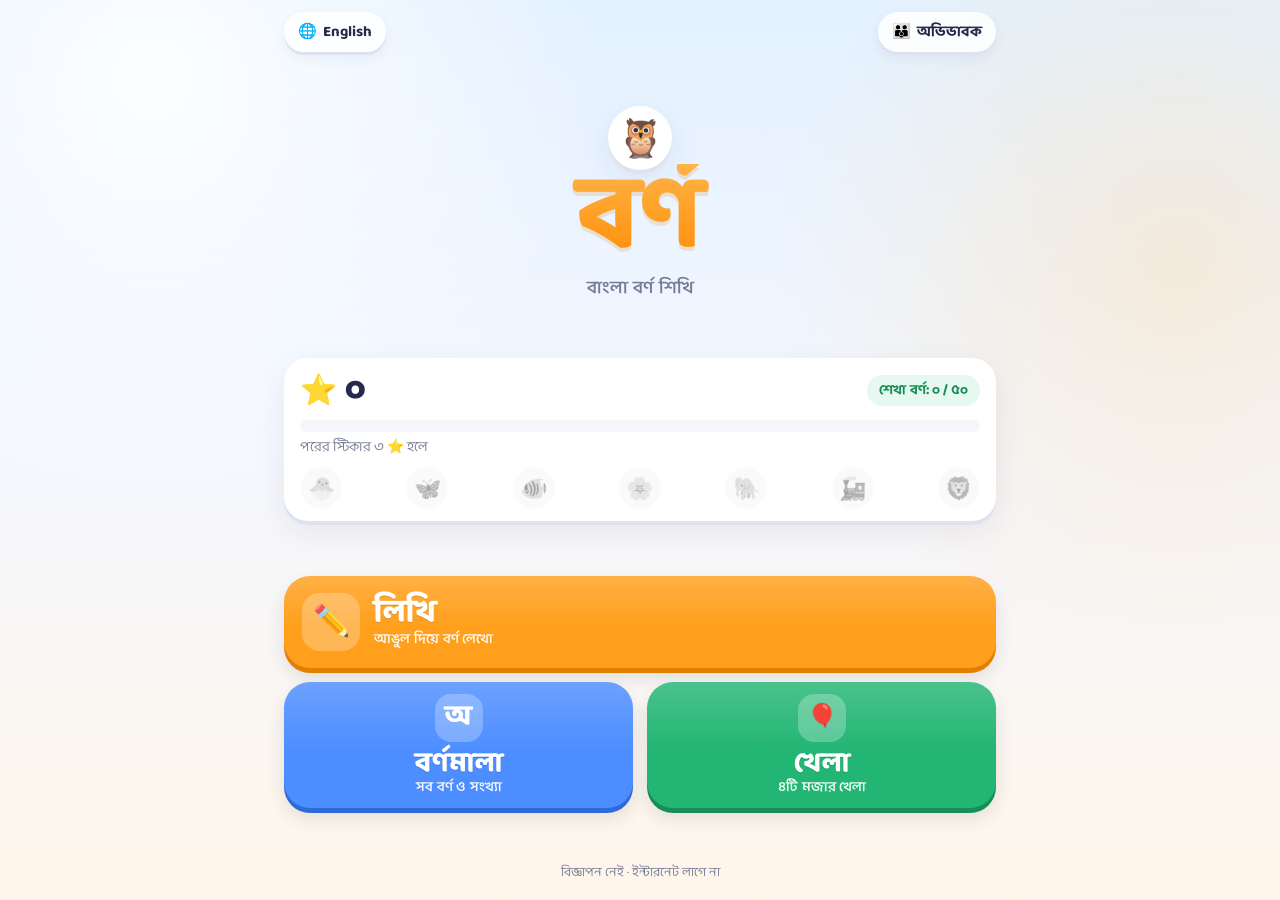
==== commit 1444a4f1: "0.6.0: new modern look - Design tokens and one button/card system in style.css (3D pressable   butto" ====
--- a/index.html
+++ b/index.html
@@ -17,38 +17,56 @@
   <link rel="stylesheet" href="style.css">
 </head>
 <body>
+<!-- small line icons (drawn in code, no files needed) -->
+<svg width="0" height="0" style="position:absolute" aria-hidden="true" focusable="false">
+  <symbol id="i-back" viewBox="0 0 24 24"><path d="M15 4.5 7.5 12l7.5 7.5" fill="none" stroke="currentColor" stroke-width="3" stroke-linecap="round" stroke-linejoin="round"/></symbol>
+  <symbol id="i-sound" viewBox="0 0 24 24"><path d="M3.5 9.2v5.6h3.9l5.1 4.2V5L7.4 9.2H3.5z" fill="currentColor"/><path d="M16 8.6a4.8 4.8 0 0 1 0 6.8M18.6 6a8.5 8.5 0 0 1 0 12" fill="none" stroke="currentColor" stroke-width="2.2" stroke-linecap="round"/></symbol>
+</svg>
 <div id="app">
 
   <!-- ============ HOME ============ -->
   <section id="screen-home" class="screen">
     <div class="home-top">
-      <button class="btn small-btn grey" data-action="toggle-lang">🌐 <span data-i18n="langSwitch">English</span></button>
-      <button class="btn small-btn grey" data-action="parents">👪 <span data-i18n="parents">অভিভাবক</span></button>
-    </div>
-    <div>
+      <button class="chip" data-action="toggle-lang">🌐 <span data-i18n="langSwitch">English</span></button>
+      <button class="chip" data-action="parents">👪 <span data-i18n="parents">অভিভাবক</span></button>
+    </div>
+    <div class="hero">
+      <div class="mascot" aria-hidden="true">🦉</div>
       <h1 class="title">বর্ণ</h1>
       <p class="subtitle" data-i18n="appSub">বাংলা বর্ণ শিখি</p>
     </div>
-    <div>
-      <div class="star-count"><span>⭐</span><span id="home-stars">০</span></div>
+    <div class="card stats-card">
+      <div class="stats-top">
+        <div class="star-count"><span class="star-icon">⭐</span><span id="home-stars">০</span></div>
+        <p id="learned" class="learned"></p>
+      </div>
+      <div class="progress" aria-hidden="true"><span id="sticker-bar"></span></div>
+      <p id="next-sticker" class="small"></p>
       <div id="sticker-row" class="sticker-row"></div>
-      <p id="next-sticker" class="small"></p>
-      <p id="learned" class="small"></p>
     </div>
     <div class="menu">
-      <button class="btn big-btn orange" data-action="trace"><span class="emoji">✏️</span> <span data-i18n="trace">লিখি</span></button>
+      <button class="btn big-btn cta orange" data-action="trace">
+        <span class="cta-icon">✏️</span>
+        <span class="cta-text"><span data-i18n="trace">লিখি</span><small data-i18n="traceHint">আঙুল দিয়ে বর্ণ লেখো</small></span>
+      </button>
       <div class="menu-row">
-        <button class="btn big-btn blue" data-action="letters"><span class="emoji bn-glyph">অ</span> <span data-i18n="letters">বর্ণমালা</span></button>
-        <button class="btn big-btn green" data-action="games"><span class="emoji">🎈</span> <span data-i18n="games">খেলা</span></button>
+        <button class="btn big-btn tile-btn blue" data-action="letters">
+          <span class="cta-icon bn-glyph">অ</span>
+          <span class="cta-text"><span data-i18n="letters">বর্ণমালা</span><small data-i18n="lettersHint">সব বর্ণ ও সংখ্যা</small></span>
+        </button>
+        <button class="btn big-btn tile-btn green" data-action="games">
+          <span class="cta-icon">🎈</span>
+          <span class="cta-text"><span data-i18n="games">খেলা</span><small data-i18n="gamesHint">৪টি মজার খেলা</small></span>
+        </button>
       </div>
     </div>
-    <p class="small" data-i18n="footer">বিজ্ঞাপন নেই · ইন্টারনেট লাগে না</p>
+    <p class="footer-note" data-i18n="footer">বিজ্ঞাপন নেই · ইন্টারনেট লাগে না</p>
   </section>
 
   <!-- ============ LETTER SELECT ============ -->
   <section id="screen-letters" class="screen">
     <div class="topbar">
-      <button class="btn back-btn" data-action="home">⬅ <span data-i18n="back">ফিরি</span></button>
+      <button class="icon-btn back-btn" data-action="home" aria-label="Back"><svg class="ico" aria-hidden="true"><use href="#i-back"/></svg></button>
       <h2 data-i18n="letters">বর্ণমালা</h2>
       <span class="spacer"></span>
     </div>
@@ -58,10 +76,10 @@
   <!-- ============ TRACING ============ -->
   <section id="screen-trace" class="screen">
     <div class="topbar">
-      <button class="btn back-btn" data-action="trace-back">⬅ <span data-i18n="back">ফিরি</span></button>
+      <button class="icon-btn back-btn" data-action="trace-back" aria-label="Back"><svg class="ico" aria-hidden="true"><use href="#i-back"/></svg></button>
       <button id="trace-letter" class="big-letter" data-action="say-letter" aria-label="Hear the letter">অ</button>
       <span id="trace-level" class="level-badge">স্তর ১</span>
-      <button class="btn sound-btn" data-action="say-letter" aria-label="Hear the letter">🔊</button>
+      <button class="icon-btn sound-btn" data-action="say-letter" aria-label="Hear the letter"><svg class="ico" aria-hidden="true"><use href="#i-sound"/></svg></button>
     </div>
     <button class="word-card" data-action="say-word" aria-label="Hear the word">
       <span id="trace-picture" class="pic">🐍</span>
@@ -84,25 +102,29 @@
   <!-- ============ GAMES MENU ============ -->
   <section id="screen-games" class="screen">
     <div class="topbar">
-      <button class="btn back-btn" data-action="home">⬅ <span data-i18n="back">ফিরি</span></button>
+      <button class="icon-btn back-btn" data-action="home" aria-label="Back"><svg class="ico" aria-hidden="true"><use href="#i-back"/></svg></button>
       <h2 data-i18n="games">খেলা</h2>
       <span class="spacer"></span>
     </div>
     <div class="games-list">
       <button class="btn game-card blue" data-action="match">
-        <span>🖼️ <span data-i18n="match">প্রথম বর্ণ</span></span>
+        <span class="game-icon">🖼️</span>
+        <span class="game-title" data-i18n="match">প্রথম বর্ণ</span>
         <small data-i18n="matchHint">ছবির শব্দটি কোন বর্ণ দিয়ে শুরু?</small>
       </button>
       <button class="btn game-card pink" data-action="balloon">
-        <span>🎈 <span data-i18n="balloon">বেলুন ফাটাও</span></span>
+        <span class="game-icon">🎈</span>
+        <span class="game-title" data-i18n="balloon">বেলুন ফাটাও</span>
         <small data-i18n="balloonHint">ঠিক বর্ণের বেলুন ফাটাও</small>
       </button>
       <button class="btn game-card purple" data-action="kar">
-        <span>➕ <span data-i18n="kar">কার</span></span>
+        <span class="game-icon bn-glyph">কা</span>
+        <span class="game-title" data-i18n="kar">কার</span>
         <small data-i18n="karHint">বর্ণ আর কার জুড়ে পড়ো</small>
       </button>
       <button class="btn game-card teal" data-action="words">
-        <span>🧩 <span data-i18n="words">শব্দ বানাও</span></span>
+        <span class="game-icon">🧩</span>
+        <span class="game-title" data-i18n="words">শব্দ বানাও</span>
         <small data-i18n="wordsHint">টুকরো জুড়ে শব্দ বানাও</small>
       </button>
     </div>
@@ -111,7 +133,7 @@
   <!-- ============ LETTER MATCH ============ -->
   <section id="screen-match" class="screen">
     <div class="topbar">
-      <button class="btn back-btn" data-action="games">⬅ <span data-i18n="back">ফিরি</span></button>
+      <button class="icon-btn back-btn" data-action="games" aria-label="Back"><svg class="ico" aria-hidden="true"><use href="#i-back"/></svg></button>
       <div id="match-dots" class="dots"></div>
     </div>
     <button id="match-prompt" class="prompt" data-action="say-match" aria-label="Hear the word">
@@ -125,7 +147,7 @@
   <!-- ============ কার (vowel signs) ============ -->
   <section id="screen-kar" class="screen">
     <div class="topbar">
-      <button class="btn back-btn" data-action="games">⬅ <span data-i18n="back">ফিরি</span></button>
+      <button class="icon-btn back-btn" data-action="games" aria-label="Back"><svg class="ico" aria-hidden="true"><use href="#i-back"/></svg></button>
       <div id="kar-dots" class="dots"></div>
     </div>
     <div class="prompt kar-prompt">
@@ -144,7 +166,7 @@
   <!-- ============ শব্দ বানাও (build a word) ============ -->
   <section id="screen-words" class="screen">
     <div class="topbar">
-      <button class="btn back-btn" data-action="games">⬅ <span data-i18n="back">ফিরি</span></button>
+      <button class="icon-btn back-btn" data-action="games" aria-label="Back"><svg class="ico" aria-hidden="true"><use href="#i-back"/></svg></button>
       <div id="words-dots" class="dots"></div>
     </div>
     <button class="prompt" data-action="say-words" aria-label="Hear the word">
@@ -159,7 +181,7 @@
   <!-- ============ BALLOON POP ============ -->
   <section id="screen-balloon" class="screen">
     <div class="topbar">
-      <button class="btn back-btn" data-action="games">⬅ <span data-i18n="back">ফিরি</span></button>
+      <button class="icon-btn back-btn" data-action="games" aria-label="Back"><svg class="ico" aria-hidden="true"><use href="#i-back"/></svg></button>
       <span class="spacer"></span>
       <span class="pop-label" data-i18n="pop">ফাটাও</span>
       <button id="balloon-target" class="btn target" data-action="say-target">ক</button>
@@ -172,7 +194,7 @@
   <!-- ============ PARENT PAGE ============ -->
   <section id="screen-parent" class="screen">
     <div class="topbar">
-      <button class="btn back-btn" data-action="home">⬅ <span data-i18n="back">ফিরি</span></button>
+      <button class="icon-btn back-btn" data-action="home" aria-label="Back"><svg class="ico" aria-hidden="true"><use href="#i-back"/></svg></button>
       <h2 data-i18n="parentTitle">অভিভাবকদের জন্য</h2>
       <span class="spacer"></span>
     </div>
@@ -206,6 +228,8 @@
           <button id="sound-toggle" class="btn blue" data-action="toggle-sound">🔊</button>
           <button id="voice-toggle" class="btn teal" data-action="toggle-voice">🗣️</button>
           <p id="voice-status" class="small"></p>
+          <button class="btn orange" data-action="sound-test" data-i18n="soundTest"></button>
+          <pre id="sound-result" class="small left pre"></pre>
           <button class="btn grey" data-action="device-check" data-i18n="deviceCheck"></button>
           <pre id="device-result" class="small left pre"></pre>
         </div>
@@ -222,7 +246,7 @@
   <!-- ============ RECORDING SESSION ============ -->
   <section id="screen-record" class="screen">
     <div class="topbar">
-      <button class="btn back-btn" data-action="parent-back">⬅ <span data-i18n="back">ফিরি</span></button>
+      <button class="icon-btn back-btn" data-action="parent-back" aria-label="Back"><svg class="ico" aria-hidden="true"><use href="#i-back"/></svg></button>
       <h2 data-i18n="sessionTitle">রেকর্ডিং সেশন</h2>
       <span id="session-counter" class="counter"></span>
     </div>
@@ -246,7 +270,7 @@
   <!-- ============ TEACHER MODE ============ -->
   <section id="screen-teach" class="screen">
     <div class="topbar">
-      <button class="btn back-btn" data-action="parent-back">⬅ <span data-i18n="back">ফিরি</span></button>
+      <button class="icon-btn back-btn" data-action="parent-back" aria-label="Back"><svg class="ico" aria-hidden="true"><use href="#i-back"/></svg></button>
       <h2 data-i18n="teachTitle">শিক্ষক মোড</h2>
       <span class="spacer"></span>
     </div>
@@ -278,15 +302,15 @@
 
   <!-- ============ RESULT CARD (pop-up) ============ -->
   <div id="result" class="overlay hidden">
-    <div class="card">
+    <div class="card result-card">
+      <div class="result-stars"><span>★</span><span>★</span><span>★</span></div>
       <h3 id="result-title"></h3>
-      <div class="result-stars"><span>★</span><span>★</span><span>★</span></div>
       <p id="result-detail" class="result-detail"></p>
-      <p id="result-extra" class="result-extra"></p>
+      <div id="result-extra" class="result-extra"></div>
       <div class="card-buttons">
-        <button class="btn blue" data-action="again">↻ <span data-i18n="again">আবার</span></button>
-        <button class="btn purple" data-action="result-home">🏠 <span data-i18n="home">শুরুতে</span></button>
         <button id="result-next" class="btn green" data-action="next"><span data-i18n="next">পরেরটি</span> ➜</button>
+        <button class="btn soft" data-action="again">↻ <span data-i18n="again">আবার</span></button>
+        <button class="btn soft" data-action="result-home">🏠 <span data-i18n="home">শুরুতে</span></button>
       </div>
     </div>
   </div>
@@ -299,6 +323,7 @@
 <script src="assets/reading.js"></script>
 <script src="assets/strings.js"></script>
 <script src="assets/voices.js"></script>
+<script src="assets/voice-computer.js"></script>
 <script src="assets/strokes.js"></script>
 <!-- game code (order matters: core first, main last) -->
 <script src="js/core.js"></script>
--- a/style.css
+++ b/style.css
@@ -1,10 +1,15 @@
 /* style.css – how Borno looks.
-   Bright colours, big rounded buttons, works on phones and computers.
+   A modern, friendly kids-app style: soft sky background, white cards,
+   big "pressable" buttons with a coloured 3D edge, round icon buttons.
+   Works on phones and computers.
+
    The game is one page; each "screen" is a <section class="screen">
-   and only the one with class "active" is shown. */
-
-/* The game's own font: Baloo Da 2 (SIL Open Font License, see assets/fonts/OFL.txt).
-   Round, child-friendly letters that look the same on every device. */
+   and only the one with class "active" is shown.
+
+   Sections: 1 tokens · 2 base · 3 buttons & cards · 4 home · 5 letter grid ·
+   6 tracing · 7 result · 8 games · 9 parents · 10 small screens & motion */
+
+/* The game's own font: Baloo Da 2 (SIL Open Font License, see assets/fonts/OFL.txt). */
 @font-face {
   font-family: "Baloo Da 2";
   src: url("assets/fonts/BalooDa2.ttf") format("truetype");
@@ -12,39 +17,54 @@
   font-display: swap;
 }
 
+/* ====================== 1. tokens ====================== */
 :root {
-  --bg: #fff7e6;
-  --text: #333a4d;
-  --muted: #7a8094;
-  --orange: #ff9a3c;
-  --blue: #4d8ef7;
-  --green: #45bf66;
-  --pink: #f27bb0;
-  --purple: #9b72e8;
-  --red: #ef5b5b;
-  --teal: #33b8b0;
-  --gold: #ffc926;
-  --grey: #d7dae3;
-  --card: #ffffff;
-  /* Bangla + English text: our bundled font first, device fonts as backup */
+  /* colours: each has a darker "edge" shade for the 3D button bottom */
+  --orange: #ff9f1c;  --orange-d: #e07f00;
+  --blue:   #4c8dff;  --blue-d:   #2f6ad9;
+  --green:  #22b573;  --green-d:  #178d57;
+  --pink:   #f45b9b;  --pink-d:   #cc3a79;
+  --purple: #8e6cf1;  --purple-d: #6b4bd1;
+  --red:    #ff6b6b;  --red-d:    #db4a4a;
+  --teal:   #14b8a6;  --teal-d:   #0e8f81;
+  --gold:   #ffc531;
+  --ink:    #26294a;          /* main text */
+  --muted:  #767b97;          /* secondary text */
+  --line:   #e7eaf3;          /* thin borders */
+  --edge:   #dde2ee;          /* bottom edge of white cards */
+  --card:   #ffffff;
+  --soft:   #f4f6fb;          /* light grey surfaces */
+  --bg-top: #e3f1ff;
+  --bg-bottom: #fff6ea;
+  --radius: 24px;
+  --shadow: 0 10px 30px rgba(38, 41, 74, 0.08);
   --bangla: "Baloo Da 2", "Noto Sans Bengali", "Nirmala UI", "Kohinoor Bangla",
             "Bangla Sangam MN", "Vrinda", sans-serif;
   --ui: "Baloo Da 2", system-ui, "Segoe UI", Roboto, Arial, "Noto Sans Bengali", "Nirmala UI", sans-serif;
   --emoji: "Segoe UI Emoji", "Apple Color Emoji", "Noto Color Emoji", sans-serif;
 }
 
+/* ====================== 2. base ====================== */
 * { box-sizing: border-box; }
 
 html, body {
   margin: 0;
   height: 100%;
-  background: var(--bg);
-  color: var(--text);
+  color: var(--ink);
   font-family: var(--ui);
   overscroll-behavior: none;            /* no pull-to-refresh while tracing */
   -webkit-tap-highlight-color: transparent;
   -webkit-user-select: none;
   user-select: none;
+}
+body {
+  background-color: var(--bg-bottom);
+  /* soft sky with two gentle light spots */
+  background-image:
+    radial-gradient(circle at 12% 8%, rgba(255, 255, 255, 0.9) 0, rgba(255, 255, 255, 0) 32%),
+    radial-gradient(circle at 92% 30%, rgba(255, 214, 153, 0.35) 0, rgba(255, 214, 153, 0) 30%),
+    linear-gradient(180deg, var(--bg-top) 0%, #f3f7ff 45%, var(--bg-bottom) 100%);
+  background-attachment: fixed;
 }
 
 #app {
@@ -56,12 +76,13 @@
   overflow: hidden;
 }
 
-.bn { font-family: var(--bangla); }
+.bn, .bn-glyph { font-family: var(--bangla); }
 .hidden { display: none !important; }
 .invisible { visibility: hidden; }
+.small { font-size: 15px; color: var(--muted); margin: 4px 0; text-align: center; }
 .left, .small.left { text-align: left; }
 .pre { white-space: pre-line; }
-.small { font-size: 15px; color: var(--muted); margin: 4px 0; text-align: center; }
+.spacer { flex: 1; }
 
 /* ---------- screens ---------- */
 .screen {
@@ -69,25 +90,28 @@
   inset: 0;
   display: none;
   flex-direction: column;
-  gap: 10px;
-  padding: 12px 14px calc(14px + env(safe-area-inset-bottom));
-}
-.screen.active { display: flex; animation: fade-in 0.25s ease; }
-
-@keyframes fade-in { from { opacity: 0; transform: translateY(8px); } to { opacity: 1; transform: none; } }
-
-/* ---------- buttons ---------- */
+  gap: 12px;
+  padding: calc(12px + env(safe-area-inset-top)) 16px calc(16px + env(safe-area-inset-bottom));
+}
+.screen.active { display: flex; animation: screen-in 0.28s cubic-bezier(.2, .8, .2, 1); }
+@keyframes screen-in { from { opacity: 0; transform: translateY(10px) scale(0.99); } to { opacity: 1; transform: none; } }
+
+/* ====================== 3. buttons & cards ====================== */
 button {
   font: inherit;
   color: inherit;
   border: none;
+  background: none;
   cursor: pointer;
   touch-action: manipulation;           /* no double-tap zoom */
 }
-button:disabled { opacity: 0.45; cursor: default; }
-button:focus-visible { outline: 4px solid #2b59c3; outline-offset: 2px; }
-
+button:disabled { cursor: default; }
+button:focus-visible { outline: 4px solid rgba(76, 141, 255, 0.55); outline-offset: 3px; }
+
+/* the big "pressable" button: colour + darker bottom edge; pressing pushes it down */
 .btn {
+  --c: var(--blue);
+  --d: var(--blue-d);
   display: inline-flex;
   align-items: center;
   justify-content: center;
@@ -96,152 +120,312 @@
   padding: 8px 18px;
   border-radius: 20px;
   color: #fff;
+  font-weight: 800;
+  font-size: 21px;
+  line-height: 1.15;
+  background: var(--c);
+  background-image: linear-gradient(180deg, rgba(255, 255, 255, 0.18), rgba(255, 255, 255, 0) 55%);
+  box-shadow: 0 5px 0 var(--d), 0 10px 18px rgba(38, 41, 74, 0.12);
+  text-shadow: 0 1px 0 rgba(0, 0, 0, 0.12);
+  transition: transform 0.08s ease, box-shadow 0.08s ease, filter 0.15s ease;
+}
+.btn:active:not(:disabled) { transform: translateY(4px); box-shadow: 0 1px 0 var(--d), 0 3px 8px rgba(38, 41, 74, 0.12); }
+.btn:disabled { filter: grayscale(0.55) opacity(0.55); }
+@media (hover: hover) { .btn:hover:not(:disabled) { filter: brightness(1.05); } }
+
+.orange { --c: var(--orange); --d: var(--orange-d); }
+.blue   { --c: var(--blue);   --d: var(--blue-d); }
+.green  { --c: var(--green);  --d: var(--green-d); }
+.pink   { --c: var(--pink);   --d: var(--pink-d); }
+.purple { --c: var(--purple); --d: var(--purple-d); }
+.red    { --c: var(--red);    --d: var(--red-d); }
+.teal   { --c: var(--teal);   --d: var(--teal-d); }
+.grey   { --c: #9aa0b8;       --d: #7b8199; }
+/* white button with a grey edge (secondary actions) */
+.btn.soft {
+  --c: #fff; --d: var(--edge);
+  color: var(--ink);
+  text-shadow: none;
+  border: 2px solid var(--line);
+}
+
+/* round white icon button (back, sound) */
+.icon-btn {
+  flex: 0 0 48px;
+  width: 48px;
+  height: 48px;
+  border-radius: 50%;
+  display: grid;
+  place-items: center;
+  color: var(--ink);
+  background: var(--card);
+  box-shadow: 0 4px 0 var(--edge), 0 8px 16px rgba(38, 41, 74, 0.08);
+  transition: transform 0.08s ease, box-shadow 0.08s ease;
+}
+.icon-btn:active { transform: translateY(3px); box-shadow: 0 1px 0 var(--edge); }
+.icon-btn .ico { width: 24px; height: 24px; }
+.sound-btn { color: var(--blue); }
+
+/* small white pill (home: language, parents) */
+.chip {
+  display: inline-flex;
+  align-items: center;
+  gap: 6px;
+  min-height: 40px;
+  padding: 4px 14px;
+  border-radius: 999px;
+  font-size: 15px;
   font-weight: 700;
-  font-size: 22px;
-  background: var(--blue);
-  box-shadow: 0 5px 0 rgba(0, 0, 0, 0.18);
-  transition: transform 0.08s;
-}
-.btn:active:not(:disabled) { transform: translateY(4px); box-shadow: 0 1px 0 rgba(0, 0, 0, 0.18); }
-
-.orange { background: var(--orange); }
-.blue   { background: var(--blue); }
-.green  { background: var(--green); }
-.pink   { background: var(--pink); }
-.purple { background: var(--purple); }
-.red    { background: var(--red); }
-.teal   { background: var(--teal); }
-.grey   { background: #a9aec0; }
-
-.back-btn { min-height: 48px; font-size: 18px; padding: 6px 16px; background: var(--purple); }
+  color: var(--ink);
+  background: rgba(255, 255, 255, 0.85);
+  box-shadow: 0 3px 0 var(--edge), 0 6px 14px rgba(38, 41, 74, 0.06);
+}
+.chip:active { transform: translateY(2px); box-shadow: 0 1px 0 var(--edge); }
+
+/* white card */
+.card {
+  background: var(--card);
+  border-radius: var(--radius);
+  box-shadow: 0 4px 0 var(--edge), var(--shadow);
+}
 
 /* ---------- top bar ---------- */
 .topbar {
   display: flex;
   align-items: center;
   gap: 10px;
-  min-height: 56px;
-}
-.topbar h2 { flex: 1; margin: 0; text-align: center; font-size: clamp(20px, 6vw, 28px); white-space: nowrap; }
-.topbar .spacer { flex: 1; }
-
-/* ---------- home ---------- */
-#screen-home { align-items: center; justify-content: space-between; text-align: center; }
-.home-top { display: flex; justify-content: space-between; width: 100%; }
-.small-btn {
-  min-height: 40px;
-  font-size: 16px;
-  padding: 4px 14px;
-  background: #b9bdcc;
-}
-.bn-glyph { font-family: var(--bangla); }
-/* ঁ alone floats high (it normally sits on top of a letter): move it down */
-span.mark-high, .big-letter.mark-high { display: inline-block; transform: translateY(0.38em); }
-.balloon.mark-high, .target.mark-high { padding-top: 0.5em; }
+  min-height: 52px;
+}
+.topbar h2 {
+  flex: 1;
+  margin: 0;
+  text-align: center;
+  font-size: clamp(20px, 6vw, 26px);
+  font-weight: 800;
+  white-space: nowrap;
+  overflow: hidden;
+  text-overflow: ellipsis;
+}
+.topbar h2 + .spacer { flex: 0 0 48px; }   /* keeps the title in the middle */
+
+/* progress as small rounded bars (games) */
+.dots { display: flex; gap: 6px; flex: 1; max-width: 260px; margin: 0 auto; }
+.dot { flex: 1; height: 12px; border-radius: 999px; background: rgba(38, 41, 74, 0.1); transition: background 0.3s; }
+.dot.now { background: var(--orange); box-shadow: 0 0 0 3px rgba(255, 159, 28, 0.2); }
+.dot.done { background: var(--green); }
+
+/* ====================== 4. home ====================== */
+#screen-home { justify-content: space-between; }
+.home-top { display: flex; justify-content: space-between; gap: 8px; }
+
+.hero { text-align: center; }
+.mascot {
+  width: 64px;
+  height: 64px;
+  margin: 0 auto -6px;
+  border-radius: 50%;
+  display: grid;
+  place-items: center;
+  font-family: var(--emoji);
+  font-size: 38px;
+  background: var(--card);
+  box-shadow: 0 4px 0 var(--edge), var(--shadow);
+  animation: bob 3s ease-in-out infinite;
+}
+@keyframes bob { 50% { transform: translateY(-5px) rotate(-4deg); } }
 .title {
   margin: 0;
   font-family: var(--bangla);
-  font-size: clamp(64px, 20vw, 110px);
-  line-height: 1.1;
+  font-size: clamp(64px, 19vw, 104px);
+  font-weight: 800;
+  line-height: 1.05;
   color: var(--orange);
-  text-shadow: 0 4px 0 rgba(0, 0, 0, 0.08);
-}
-.subtitle { margin: 0; font-size: 18px; color: var(--muted); }
-.star-count { font-size: 44px; font-weight: 800; display: flex; align-items: center; gap: 10px; }
-.sticker-row { display: flex; flex-wrap: wrap; justify-content: center; gap: 6px; }
+  background: linear-gradient(180deg, #ffb347 0%, #ff8a00 100%);
+  -webkit-background-clip: text;
+  background-clip: text;
+  -webkit-text-fill-color: transparent;
+  filter: drop-shadow(0 4px 0 rgba(224, 127, 0, 0.18));
+}
+.subtitle { margin: 0; font-size: 18px; font-weight: 600; color: var(--muted); }
+
+.stats-card { padding: 14px 16px 12px; }
+.stats-top { display: flex; align-items: center; justify-content: space-between; gap: 10px; }
+.star-count { display: flex; align-items: center; gap: 8px; font-size: 36px; font-weight: 800; line-height: 1; }
+.star-icon { font-family: var(--emoji); font-size: 30px; }
+.learned {
+  margin: 0;
+  padding: 4px 12px;
+  border-radius: 999px;
+  font-size: 14px;
+  font-weight: 700;
+  color: var(--green-d);
+  background: #e6f8ef;
+}
+.progress { height: 12px; margin: 12px 0 4px; border-radius: 999px; background: var(--soft); overflow: hidden; }
+.progress span {
+  display: block;
+  height: 100%;
+  width: 0;
+  border-radius: inherit;
+  background: linear-gradient(90deg, #ffd34d, var(--gold) 60%, #ffaa00);
+  transition: width 0.6s cubic-bezier(.2, .8, .2, 1);
+}
+.stats-card .small { text-align: left; margin: 2px 0 8px; font-size: 14px; }
+.sticker-row { display: flex; justify-content: space-between; gap: 4px; }
 .sticker {
-  width: 46px; height: 46px;
+  width: 42px; height: 42px;
   border-radius: 50%;
   display: grid; place-items: center;
-  font-size: 26px;
-  background: var(--grey);
+  font-family: var(--emoji);
+  font-size: 22px;
+  background: var(--soft);
   filter: grayscale(1);
-  opacity: 0.5;
-}
-.sticker.got { background: #fff; filter: none; opacity: 1; box-shadow: 0 3px 0 rgba(0, 0, 0, 0.12); }
-
-.menu { display: grid; gap: 14px; width: 100%; max-width: 520px; }
-.big-btn { min-height: 86px; font-size: clamp(26px, 7vw, 36px); border-radius: 28px; }
-.big-btn .emoji { font-size: 1.2em; }
-.big-btn small { font-size: 16px; font-weight: 600; opacity: 0.9; }
+  opacity: 0.45;
+}
+.sticker.got {
+  background: #fff7dd;
+  filter: none;
+  opacity: 1;
+  box-shadow: 0 0 0 2px #ffe08a inset;
+  animation: star-pop 0.4s ease;
+}
+
+.menu { display: grid; gap: 14px; width: 100%; }
 .menu-row { display: grid; grid-template-columns: 1fr 1fr; gap: 14px; }
-
-/* ---------- letter grid ---------- */
+.big-btn { min-height: 80px; border-radius: 26px; font-size: clamp(24px, 6.6vw, 32px); }
+.cta { justify-content: flex-start; gap: 14px; padding: 12px 18px; min-height: 92px; }
+.cta-icon {
+  flex: 0 0 auto;
+  width: 58px; height: 58px;
+  border-radius: 18px;
+  display: grid; place-items: center;
+  font-family: var(--emoji);
+  font-size: 30px;
+  text-shadow: none;
+  background: rgba(255, 255, 255, 0.25);
+}
+.cta-icon.bn-glyph { font-family: var(--bangla); font-size: 34px; color: #fff; }
+.cta-text { display: flex; flex-direction: column; align-items: flex-start; text-align: left; }
+.cta-text small { font-size: 14px; font-weight: 600; opacity: 0.92; text-shadow: none; }
+.tile-btn { flex-direction: column; justify-content: center; gap: 6px; min-height: 120px; padding: 12px; }
+.tile-btn .cta-icon { width: 48px; height: 48px; font-size: 26px; border-radius: 16px; }
+.tile-btn .cta-icon.bn-glyph { font-size: 28px; }
+.tile-btn .cta-text { align-items: center; text-align: center; font-size: clamp(22px, 6vw, 28px); }
+.footer-note { margin: 0; text-align: center; font-size: 13px; color: var(--muted); }
+
+/* ====================== 5. letter grid ====================== */
 .letter-grid {
   flex: 1;
   overflow-y: auto;
   display: grid;
-  grid-template-columns: repeat(auto-fill, minmax(100px, 1fr));
+  grid-template-columns: repeat(auto-fill, minmax(96px, 1fr));
   gap: 12px;
   align-content: start;
-  padding: 4px 2px 20px;
-}
+  padding: 4px 4px 24px;
+  margin: 0 -4px;
+  scrollbar-width: thin;
+}
+.group-title {
+  grid-column: 1 / -1;
+  justify-self: start;
+  margin: 10px 0 0;
+  padding: 4px 14px;
+  border-radius: 999px;
+  font-size: 18px;
+  font-weight: 800;
+  color: var(--muted);
+  background: rgba(255, 255, 255, 0.7);
+}
+.group-title:first-child { margin-top: 0; }
 .tile {
+  --tile: var(--blue);
   position: relative;
-  aspect-ratio: 1 / 1.08;
+  aspect-ratio: 1 / 1.1;
   border-radius: 22px;
-  color: #fff;
   display: flex;
   flex-direction: column;
   align-items: center;
   justify-content: center;
-  box-shadow: 0 5px 0 rgba(0, 0, 0, 0.18);
-}
-.tile:active { transform: translateY(4px); box-shadow: 0 1px 0 rgba(0, 0, 0, 0.18); }
-.tile .glyph { font-family: var(--bangla); font-size: clamp(44px, 12vw, 64px); line-height: 1.1; }
+  gap: 2px;
+  color: var(--tile);
+  background: var(--card);
+  border: 2px solid var(--line);
+  box-shadow: 0 5px 0 var(--tile), 0 8px 16px rgba(38, 41, 74, 0.06);
+  transition: transform 0.08s ease, box-shadow 0.08s ease;
+}
+.tile:active { transform: translateY(4px); box-shadow: 0 1px 0 var(--tile); }
+.tile .glyph { font-family: var(--bangla); font-size: clamp(42px, 11vw, 58px); font-weight: 700; line-height: 1.05; }
 .tile .pic { font-size: 18px; line-height: 1; }
-.group-title {
-  grid-column: 1 / -1;
-  margin: 8px 4px 0;
-  font-size: 22px;
-  color: var(--muted);
-}
-.mini-stars { font-size: 16px; letter-spacing: 1px; }
+.mini-stars { font-size: 13px; letter-spacing: 1px; line-height: 1; }
 .mini-stars .on { color: var(--gold); }
-.mini-stars .off { color: rgba(255, 255, 255, 0.5); }
-.tile .medal { position: absolute; top: 4px; left: 6px; font-family: var(--emoji); font-size: 18px; }
-/* numbers: show the right count of apples, small and wrapped */
-.pic.counting { display: inline-flex; flex-wrap: wrap; justify-content: center; max-width: 100%; }
-.tile .pic.counting { font-size: 10px; max-width: 70%; }
-.word-card .pic.counting { font-size: 18px; }
-.prompt .pic.big.counting { font-size: min(9vw, 40px); max-width: 80%; }
+.mini-stars .off { color: #dfe3ee; }
+.tile .medal { position: absolute; top: 5px; left: 7px; font-family: var(--emoji); font-size: 16px; }
 .weak-badge {
-  position: absolute; top: -6px; right: -6px;
-  width: 28px; height: 28px; border-radius: 50%;
-  background: var(--orange); color: #fff; font-weight: 800;
+  position: absolute; top: -7px; right: -7px;
+  width: 26px; height: 26px; border-radius: 50%;
+  background: var(--orange); color: #fff; font-weight: 800; font-size: 15px;
   display: grid; place-items: center;
   border: 3px solid #fff;
-}
-
-/* ---------- tracing ---------- */
+  box-shadow: 0 2px 6px rgba(0, 0, 0, 0.15);
+}
+/* numbers: the right count of apples, small and wrapped */
+.pic.counting { display: inline-flex; flex-wrap: wrap; justify-content: center; max-width: 100%; }
+.tile .pic.counting { font-size: 9px; max-width: 70%; }
+.word-card .pic.counting { font-size: 17px; }
+.prompt .pic.big.counting { font-size: min(9vw, 40px); max-width: 80%; }
+
+/* ====================== 6. tracing ====================== */
 .big-letter {
   flex: 1;
   font-family: var(--bangla);
-  font-size: 46px;
-  background: none;
+  font-size: 44px;
+  font-weight: 700;
   line-height: 1;
-}
-.sound-btn { min-height: 48px; font-size: 22px; padding: 6px 14px; background: var(--blue); }
+  color: var(--ink);
+}
+/* ঁ alone floats high (it normally sits on top of a letter): move it down */
+span.mark-high, .big-letter.mark-high { display: inline-block; transform: translateY(0.38em); }
+.balloon.mark-high, .target.mark-high { padding-top: 0.5em; }
 /* letter pictures (only used on devices without a Bangla font) */
 .big-letter img.glyph-img { height: 48px; width: auto; vertical-align: middle; }
 .target img.glyph-img { height: 44px; width: auto; }
 
+.level-badge {
+  padding: 6px 12px;
+  border-radius: 999px;
+  font-weight: 800;
+  font-size: 15px;
+  white-space: nowrap;
+  color: var(--purple-d);
+  background: #efeaff;
+}
+.level-badge.level-2 { color: var(--blue-d); background: #e6efff; }
+.level-badge.level-3 { color: var(--green-d); background: #e3f7ec; }
+
 .word-card {
   display: flex;
   align-items: center;
-  gap: 12px;
+  gap: 14px;
+  padding: 10px 14px;
+  text-align: left;
   background: var(--card);
-  border-radius: 20px;
-  padding: 8px 12px;
-  box-shadow: 0 3px 0 rgba(0, 0, 0, 0.08);
-  text-align: left;
-}
+  border-radius: 22px;
+  box-shadow: 0 4px 0 var(--edge), var(--shadow);
+}
+.word-card:active { transform: translateY(2px); }
 .pic { font-family: var(--emoji); font-size: 48px; line-height: 1; }
 .pic img { width: 64px; height: 64px; object-fit: contain; }
 .pic.text { font-family: var(--ui); font-size: 18px; color: var(--muted); }
-.word-card .pic { width: 64px; text-align: center; }
-.word-card .word { font-family: var(--bangla); font-size: 32px; font-weight: 700; }
-.word-card .english { font-size: 15px; color: var(--muted); }
+.word-card .pic {
+  flex: 0 0 64px;
+  width: 64px; height: 64px;
+  display: grid; place-items: center;
+  font-size: 40px;
+  border-radius: 18px;
+  background: var(--soft);
+}
+.word-card .word { font-family: var(--bangla); font-size: 30px; font-weight: 800; line-height: 1.1; }
+.word-card .english { font-size: 14px; color: var(--muted); }
 
 .board-wrap {
   flex: 1;
@@ -251,162 +435,244 @@
   justify-content: center;
   position: relative;
 }
-#board {
-  background: #fff;
+/* the drawing board looks like dotted paper */
+#board, #teach-board {
+  background-color: #fff;
+  background-image: radial-gradient(circle, #e4e8f2 1.4px, rgba(255, 255, 255, 0) 1.6px);
+  background-size: 24px 24px;
+  background-position: 12px 12px;
   border-radius: 28px;
-  box-shadow: 0 6px 0 rgba(0, 0, 0, 0.08);
+  box-shadow: 0 6px 0 var(--edge), var(--shadow);
   touch-action: none;                   /* the finger draws, the page does not scroll */
 }
 .hint {
   position: absolute;
-  bottom: 8px;
-  left: 0; right: 0;
+  bottom: 10px;
+  left: 50%;
+  transform: translateX(-50%);
+  width: max-content;
+  max-width: 92%;
+  padding: 4px 12px;
+  border-radius: 999px;
   text-align: center;
-  font-size: 16px;
+  font-size: 15px;
+  font-weight: 600;
   color: var(--muted);
+  background: rgba(255, 255, 255, 0.92);
   pointer-events: none;
 }
-.controls { display: grid; grid-template-columns: 1fr 1fr; gap: 14px; }
+.controls { display: grid; grid-template-columns: 1fr 1fr; gap: 12px; }
 .controls.three { grid-template-columns: 1fr 1fr 1fr; gap: 10px; }
-.controls .btn { min-height: 64px; font-size: 24px; padding: 8px 10px; }
-.controls.three .btn { font-size: clamp(17px, 5vw, 24px); }
-.level-badge {
-  background: var(--card);
-  color: var(--purple);
-  border-radius: 14px;
-  padding: 4px 10px;
-  font-weight: 800;
-  font-size: 16px;
-  white-space: nowrap;
-  box-shadow: 0 3px 0 rgba(0, 0, 0, 0.08);
-}
-.level-badge.level-2 { color: var(--blue); }
-.level-badge.level-3 { color: var(--green); }
-
-/* ---------- result card ---------- */
+.controls .btn { min-height: 62px; font-size: 22px; padding: 8px 10px; }
+.controls.three .btn { font-size: clamp(16px, 4.8vw, 22px); }
+
+/* ====================== 7. result + pop-ups ====================== */
 .overlay {
   position: absolute;
   inset: 0;
   z-index: 20;
-  background: rgba(30, 30, 50, 0.55);
   display: flex;
   align-items: center;
   justify-content: center;
+  padding: 18px;
+  background: rgba(30, 33, 64, 0.45);
+  -webkit-backdrop-filter: blur(4px);
+  backdrop-filter: blur(4px);
+}
+.overlay .card {
+  width: 100%;
+  max-width: 440px;
+  padding: 22px 18px 18px;
+  text-align: center;
+  animation: pop-card 0.32s cubic-bezier(.2, 1.3, .4, 1);
+}
+@keyframes pop-card { from { transform: scale(0.8); opacity: 0; } to { transform: none; opacity: 1; } }
+.card h3 { margin: 0 0 6px; font-size: 30px; font-weight: 800; color: var(--ink); }
+
+.result-card { padding-top: 26px; }
+.result-stars { display: flex; justify-content: center; align-items: flex-end; gap: 4px; margin-bottom: 6px; }
+.result-stars span {
+  display: inline-block;
+  font-size: 58px;
+  line-height: 1;
+  color: #e6e9f2;
+}
+.result-stars span:nth-child(2) { font-size: 72px; transform: translateY(-8px); }
+.result-stars span.on { color: var(--gold); text-shadow: 0 4px 0 #e8a800, 0 0 18px rgba(255, 197, 49, 0.55); animation: star-pop 0.45s ease both; }
+.result-stars span:nth-child(2).on { animation-delay: 0.2s; animation-name: star-pop-mid; }
+.result-stars span:nth-child(3).on { animation-delay: 0.4s; }
+@keyframes star-pop { 0% { transform: scale(0); } 70% { transform: scale(1.3); } 100% { transform: scale(1); } }
+@keyframes star-pop-mid { 0% { transform: translateY(-8px) scale(0); } 70% { transform: translateY(-8px) scale(1.3); } 100% { transform: translateY(-8px) scale(1); } }
+.result-detail {
+  display: inline-block;
+  margin: 2px 0 8px;
+  padding: 4px 12px;
+  border-radius: 999px;
+  font-size: 14px;
+  color: var(--muted);
+  background: var(--soft);
+}
+.result-detail:empty { display: none; }
+.result-extra { display: flex; flex-wrap: wrap; justify-content: center; gap: 6px; margin: 4px 0 6px; }
+.badge-chip {
+  padding: 5px 12px;
+  border-radius: 999px;
+  font-size: 15px;
+  font-weight: 800;
+  color: var(--purple-d);
+  background: #f0ebff;
+  animation: pop-card 0.35s ease both 0.5s;
+}
+.card-buttons { display: grid; grid-template-columns: 1fr 1fr; gap: 10px; margin-top: 14px; }
+.card-buttons .btn { min-width: 0; font-size: 19px; }
+.card-buttons .btn:only-child { grid-column: 1 / -1; }
+#result-next { grid-column: 1 / -1; min-height: 62px; font-size: 24px; }
+
+/* parent question */
+.gate-q { font-size: 46px; font-weight: 800; color: var(--blue); margin: 8px 0 14px; }
+.gate-choices { display: grid; grid-template-columns: repeat(4, 1fr); gap: 10px; }
+.gate-choices .btn { --d: rgba(38, 41, 74, 0.28); font-size: 26px; padding: 6px; }
+
+/* ====================== 8. games ====================== */
+.games-list { flex: 1; display: grid; grid-template-columns: 1fr 1fr; gap: 14px; align-content: center; }
+.game-card {
+  flex-direction: column;
+  align-items: flex-start;
+  justify-content: flex-start;
+  gap: 4px;
+  min-height: 168px;
   padding: 16px;
-}
-.card {
-  width: 100%;
-  max-width: 460px;
-  background: #fff;
-  border-radius: 30px;
-  padding: 22px 18px;
-  text-align: center;
-  box-shadow: 0 10px 30px rgba(0, 0, 0, 0.25);
-  animation: pop-card 0.3s ease;
-}
-@keyframes pop-card { from { transform: scale(0.7); opacity: 0; } to { transform: none; opacity: 1; } }
-.card h3 { margin: 0 0 8px; font-size: 34px; color: var(--orange); }
-.result-stars { font-size: 64px; display: flex; justify-content: center; gap: 6px; }
-.result-stars span { display: inline-block; color: var(--grey); }
-.result-stars span.on { color: var(--gold); animation: star-pop 0.45s ease both; }
-.result-stars span:nth-child(2).on { animation-delay: 0.2s; }
-.result-stars span:nth-child(3).on { animation-delay: 0.4s; }
-@keyframes star-pop { 0% { transform: scale(0); } 70% { transform: scale(1.35); } 100% { transform: scale(1); } }
-.result-detail { color: var(--muted); font-size: 15px; min-height: 20px; }
-.result-extra { color: var(--purple); font-weight: 800; font-size: 22px; min-height: 30px; }
-.card-buttons { display: flex; gap: 10px; justify-content: center; margin-top: 12px; flex-wrap: wrap; }
-.card-buttons .btn { flex: 1; min-width: 96px; }
-
-/* ---------- games menu ---------- */
-.game-card { min-height: 130px; flex-direction: column; font-size: clamp(22px, 6vw, 30px); border-radius: 30px; text-align: center; }
-.game-card small { font-size: 15px; font-weight: 600; }
-.games-list { flex: 1; display: grid; grid-template-columns: 1fr 1fr; gap: 14px; align-content: center; }
-
-/* ---------- letter match ---------- */
-.dots { display: flex; gap: 8px; justify-content: center; flex: 1; }
-.dot { width: 18px; height: 18px; border-radius: 50%; background: var(--grey); }
-.dot.now { background: var(--orange); }
-.dot.done { background: var(--green); }
-
+  border-radius: 28px;
+  text-align: left;
+  background-image: linear-gradient(160deg, rgba(255, 255, 255, 0.28), rgba(255, 255, 255, 0) 60%);
+}
+.game-icon {
+  width: 56px; height: 56px;
+  margin-bottom: 6px;
+  border-radius: 18px;
+  display: grid; place-items: center;
+  font-family: var(--emoji);
+  font-size: 30px;
+  text-shadow: none;
+  background: rgba(255, 255, 255, 0.95);
+  box-shadow: 0 3px 0 rgba(0, 0, 0, 0.08);
+}
+.game-icon.bn-glyph { font-family: var(--bangla); font-size: 28px; font-weight: 800; color: var(--purple); }
+.game-title { font-size: clamp(21px, 5.8vw, 27px); font-weight: 800; }
+.game-card small { font-size: 14px; font-weight: 600; line-height: 1.3; opacity: 0.95; text-shadow: none; }
+
+/* question card */
 .prompt {
-  background: var(--card);
-  border-radius: 26px;
-  padding: 12px;
+  padding: 14px;
   display: flex;
   flex-direction: column;
   align-items: center;
-  box-shadow: 0 4px 0 rgba(0, 0, 0, 0.08);
-}
-.prompt .pic.big { font-size: min(28vw, 120px); line-height: 1.15; }
+  background: var(--card);
+  border-radius: 28px;
+  box-shadow: 0 4px 0 var(--edge), var(--shadow);
+}
+.prompt .pic.big { font-size: min(26vw, 112px); line-height: 1.15; }
 .prompt .pic.big img { width: min(40vw, 150px); height: min(40vw, 150px); }
-.prompt .word { font-family: var(--bangla); font-size: 40px; font-weight: 700; }
+.prompt .word { font-family: var(--bangla); font-size: 38px; font-weight: 800; }
 .prompt .word .hl { color: var(--orange); }
-.prompt .question { font-size: 16px; color: var(--muted); }
+.prompt .question { font-size: 15px; font-weight: 600; color: var(--muted); }
+
+/* answer choices: white cards, coloured letters */
 .options { flex: 1; display: grid; grid-template-columns: 1fr 1fr; gap: 14px; align-content: center; }
 .option {
-  min-height: min(26vh, 150px);
+  --c: #fff; --d: var(--edge);
+  min-height: min(24vh, 150px);
   border-radius: 26px;
   font-family: var(--bangla);
-  font-size: clamp(54px, 16vw, 86px);
-  background: var(--orange);
-}
-.option.right { background: var(--green); }
-.option.wrong { background: var(--grey); }
+  font-size: clamp(52px, 15vw, 82px);
+  color: var(--blue);
+  text-shadow: none;
+  border: 2px solid var(--line);
+}
+.option:nth-child(2) { color: var(--pink); }
+.option:nth-child(3) { color: var(--green); }
+.option:nth-child(4) { color: var(--orange); }
+.option.right { --c: var(--green); --d: var(--green-d); color: #fff; border-color: transparent; animation: star-pop 0.35s ease; }
+.option.wrong { --c: var(--soft); color: #c3c8d6; animation: shake 0.35s; }
 .option img.glyph-img { width: 55%; }
-
-/* ---------- কার game ---------- */
+@keyframes shake { 20%, 60% { transform: translateX(-8px); } 40%, 80% { transform: translateX(8px); } }
+
+/* কার game */
 .kar-sum { display: flex; align-items: center; justify-content: center; gap: 8px; flex-wrap: wrap; }
 .kar-part {
   font-family: var(--bangla);
-  font-size: clamp(48px, 14vw, 80px);
+  font-size: clamp(48px, 14vw, 78px);
+  font-weight: 800;
   line-height: 1.2;
   min-width: 1.2em;
   text-align: center;
   color: var(--blue);
 }
 .kar-part.sign { color: var(--pink); }
-.kar-part.q { color: var(--muted); }
-.kar-op { font-size: 36px; font-weight: 800; color: var(--muted); }
-
-/* ---------- build a word ---------- */
+.kar-part.q {
+  min-width: 1.4em;
+  border-radius: 20px;
+  color: var(--muted);
+  background: var(--soft);
+}
+.kar-op { font-size: 34px; font-weight: 800; color: #b9bfd0; }
+
+/* build a word */
 .slots { display: flex; justify-content: center; gap: 10px; flex-wrap: wrap; }
 .slot {
   min-width: 84px;
   min-height: 84px;
-  padding: 0 8px;
-  border-radius: 20px;
-  border: 4px dashed #c4c9d8;
+  padding: 0 10px;
+  border-radius: 22px;
+  border: 3px dashed #c8cee0;
   display: grid;
   place-items: center;
   font-family: var(--bangla);
-  font-size: 46px;
-  background: #fff;
-}
-.slot.filled { border-style: solid; border-color: var(--green); color: var(--green); }
-.slot.finished { background: #e7f8ec; animation: star-pop 0.4s ease; }
+  font-size: 44px;
+  font-weight: 800;
+  background: rgba(255, 255, 255, 0.6);
+}
+.slot.filled { border-style: solid; border-color: var(--green); color: var(--green-d); background: #fff; }
+.slot.finished { background: #e6f8ef; animation: star-pop 0.4s ease; }
 .word-tiles { flex: 1; display: flex; flex-wrap: wrap; justify-content: center; gap: 12px; align-content: center; }
-.word-tile { width: min(30%, 150px); min-height: 90px; font-family: var(--bangla); font-size: 44px; background: var(--orange); }
+.word-tile {
+  --c: #fff; --d: var(--edge);
+  width: min(30%, 150px);
+  min-height: 90px;
+  font-family: var(--bangla);
+  font-size: 42px;
+  color: var(--orange);
+  text-shadow: none;
+  border: 2px solid var(--line);
+}
+.word-tile:nth-child(3n + 2) { color: var(--blue); }
+.word-tile:nth-child(3n) { color: var(--purple); }
 .word-tile.used { visibility: hidden; }
-.word-tile.wiggle { animation: wiggle 0.35s; }
-
-/* ---------- balloon pop ---------- */
+.word-tile.wiggle { animation: shake 0.35s; }
+
+/* balloon pop */
 .target {
-  min-width: 78px;
+  min-width: 72px;
   min-height: 60px;
   font-family: var(--bangla);
-  font-size: 40px;
-  background: var(--orange);
-}
-.pop-label { font-size: 24px; font-weight: 800; }
-.balloon-progress { display: flex; justify-content: center; gap: 6px; font-size: 24px; }
-.balloon-progress span { color: var(--grey); }
+  font-size: 38px;
+}
+.pop-label { font-size: 22px; font-weight: 800; }
+.balloon-progress { display: flex; justify-content: center; gap: 6px; font-size: 22px; }
+.balloon-progress span { color: rgba(38, 41, 74, 0.15); }
 .balloon-progress span.on { color: var(--gold); }
 .field {
   flex: 1;
   position: relative;
   overflow: hidden;
-  border-radius: 26px;
-  background: linear-gradient(#bfe3ff, #e9f6ff);
+  border-radius: 28px;
+  box-shadow: 0 4px 0 #c6def5, var(--shadow);
+  background:
+    radial-gradient(ellipse 60px 22px at 18% 22%, rgba(255, 255, 255, 0.95) 98%, rgba(255, 255, 255, 0)),
+    radial-gradient(ellipse 44px 18px at 26% 19%, rgba(255, 255, 255, 0.95) 98%, rgba(255, 255, 255, 0)),
+    radial-gradient(ellipse 70px 24px at 78% 62%, rgba(255, 255, 255, 0.85) 98%, rgba(255, 255, 255, 0)),
+    radial-gradient(ellipse 48px 18px at 70% 59%, rgba(255, 255, 255, 0.85) 98%, rgba(255, 255, 255, 0)),
+    linear-gradient(#a9d8ff, #e8f5ff);
 }
 .balloon {
   position: absolute;
@@ -418,10 +684,11 @@
   border-radius: 50% 50% 46% 46%;
   font-family: var(--bangla);
   font-size: clamp(30px, 8vw, 50px);
+  font-weight: 700;
   color: #fff;
   display: grid;
   place-items: center;
-  box-shadow: inset -8px -10px 0 rgba(0, 0, 0, 0.12);
+  box-shadow: inset -8px -10px 0 rgba(0, 0, 0, 0.12), inset 8px 8px 0 rgba(255, 255, 255, 0.18);
   will-change: transform;
 }
 .balloon::after {                       /* the string */
@@ -431,7 +698,7 @@
   left: 50%;
   width: 2px;
   height: 45%;
-  background: rgba(60, 60, 80, 0.5);
+  background: rgba(60, 60, 80, 0.45);
 }
 .balloon img.glyph-img { width: 60%; }
 .balloon.wiggle { animation: wiggle 0.35s; }
@@ -439,119 +706,127 @@
 @keyframes wiggle { 25% { margin-left: -10px; } 75% { margin-left: 10px; } }
 @keyframes pop { to { opacity: 0; scale: 1.6; } }
 
-/* ---------- parent gate + page ---------- */
-.gate-q { font-size: 48px; font-weight: 800; color: var(--blue); margin: 10px 0; }
-.gate-choices { display: grid; grid-template-columns: repeat(4, 1fr); gap: 8px; }
-.gate-choices .btn { font-size: 26px; padding: 6px; }
-
-.parent-body { flex: 1; overflow-y: auto; padding-bottom: 20px; }
-.parent-body section { background: #fff; border-radius: 20px; padding: 12px 14px; margin-bottom: 12px; }
-.parent-body h3 { margin: 0 0 8px; font-size: 20px; }
+/* ====================== 9. parents ====================== */
+.parent-body { flex: 1; overflow-y: auto; padding: 2px 2px 24px; }
+.parent-body > section {
+  padding: 14px 16px;
+  margin-bottom: 14px;
+  background: var(--card);
+  border-radius: 22px;
+  box-shadow: 0 3px 0 var(--edge), var(--shadow);
+}
+.parent-body h3 { margin: 0 0 6px; font-size: 19px; font-weight: 800; }
+.parent-body p { font-size: 15px; line-height: 1.5; }
 .stat-row {
   display: grid;
   grid-template-columns: 46px 1fr auto;
   align-items: center;
   gap: 10px;
-  padding: 6px 0;
-  border-bottom: 1px solid #eef0f5;
+  padding: 8px 0;
+  border-bottom: 1px solid var(--line);
   font-size: 14px;
+  line-height: 1.35;
 }
 .stat-row:last-child { border-bottom: none; }
-.stat-row .glyph { font-family: var(--bangla); font-size: 30px; text-align: center; }
-.badge { background: var(--orange); color: #fff; border-radius: 12px; padding: 2px 10px; font-weight: 700; font-size: 13px; }
+.stat-row .glyph {
+  width: 42px; height: 42px;
+  display: grid; place-items: center;
+  border-radius: 14px;
+  font-family: var(--bangla);
+  font-size: 26px;
+  background: var(--soft);
+}
+.badge { background: var(--orange); color: #fff; border-radius: 999px; padding: 3px 10px; font-weight: 800; font-size: 13px; }
 .settings { display: grid; gap: 10px; }
-.settings .btn { font-size: 18px; min-height: 50px; }
-.rec-row {
-  display: grid;
-  grid-template-columns: 40px 1fr;
-  gap: 8px;
-  align-items: center;
-  padding: 6px 0;
-  border-bottom: 1px solid #eef0f5;
-}
-.rec-row .glyph { font-family: var(--bangla); font-size: 28px; text-align: center; }
-.rec-buttons { display: flex; flex-wrap: wrap; gap: 6px; }
-.rec-buttons .btn { font-size: 14px; min-height: 40px; padding: 4px 10px; border-radius: 14px; }
-.rec-buttons .btn.recording { background: var(--red); animation: blink 0.8s infinite; }
-@keyframes blink { 50% { opacity: 0.6; } }
-.privacy { font-size: 13px; color: var(--muted); }
-pre.small { font-family: var(--ui); background: #f5f6fa; border-radius: 12px; padding: 0 10px; margin: 0; }
-pre.small:not(:empty) { padding: 8px 10px; }
-
-/* ---------- recording session ---------- */
-.counter { font-weight: 800; color: var(--muted); min-width: 64px; text-align: right; }
+.settings .btn { font-size: 17px; min-height: 50px; border-radius: 16px; }
+.settings .small { text-align: left; }
+pre.small { font-family: var(--ui); background: var(--soft); border-radius: 14px; padding: 0 12px; margin: 0; white-space: pre-wrap; }
+pre.small:not(:empty) { padding: 10px 12px; }
+.privacy { font-size: 13px; color: var(--muted); text-align: center; }
+
+/* recording session */
+.counter { flex: 0 0 auto; min-width: 48px; font-weight: 800; color: var(--muted); text-align: right; }
 .session-card {
   flex: 1;
   min-height: 0;
-  background: #fff;
-  border-radius: 28px;
   display: flex;
   flex-direction: column;
   align-items: center;
   justify-content: center;
   gap: 6px;
-  box-shadow: 0 4px 0 rgba(0, 0, 0, 0.08);
+  background: var(--card);
+  border-radius: 28px;
+  box-shadow: 0 4px 0 var(--edge), var(--shadow);
 }
 .session-item { display: flex; flex-direction: column; align-items: center; }
 .session-glyph { font-family: var(--bangla); font-size: clamp(90px, 30vw, 160px); line-height: 1.1; }
-.session-word { font-family: var(--bangla); font-size: 48px; font-weight: 700; }
-.session-state { font-size: 32px; color: var(--green); min-height: 40px; }
+.session-word { font-family: var(--bangla); font-size: 46px; font-weight: 800; }
+.session-state { font-size: 30px; color: var(--green); min-height: 40px; }
 .session-buttons { display: grid; grid-template-columns: 1fr 1.4fr 1fr 1fr; gap: 8px; }
-.session-buttons .btn { font-size: 18px; padding: 6px 8px; }
+.session-buttons .btn { font-size: 17px; padding: 6px 8px; }
 .big-rec { min-height: 72px; }
-.btn.recording { background: var(--red); animation: blink 0.8s infinite; }
-
-/* ---------- teacher mode ---------- */
+.btn.recording { --c: var(--red); --d: var(--red-d); animation: blink 0.8s infinite; }
+@keyframes blink { 50% { opacity: 0.6; } }
+
+/* teacher mode */
 .teach-select {
   font: inherit;
   font-family: var(--bangla);
-  font-size: 22px;
-  padding: 6px 10px;
-  border-radius: 14px;
-  border: 2px solid var(--grey);
+  font-size: 20px;
+  min-height: 50px;
+  padding: 6px 12px;
+  border-radius: 16px;
+  border: 2px solid var(--line);
+  color: var(--ink);
   background: #fff;
-}
-#teach-board {
-  background: #fff;
-  border-radius: 28px;
-  box-shadow: 0 6px 0 rgba(0, 0, 0, 0.08);
-  touch-action: none;
 }
 
 /* ---------- small message at the bottom ---------- */
 #toast {
   position: absolute;
   left: 50%;
-  bottom: 24px;
-  transform: translateX(-50%);
-  background: rgba(40, 40, 60, 0.9);
+  bottom: calc(24px + env(safe-area-inset-bottom));
+  transform: translate(-50%, 10px);
+  max-width: 90%;
+  padding: 10px 18px;
+  border-radius: 999px;
+  text-align: center;
+  font-size: 15px;
+  font-weight: 600;
   color: #fff;
-  padding: 10px 18px;
-  border-radius: 16px;
-  font-size: 16px;
+  background: rgba(38, 41, 74, 0.92);
+  box-shadow: 0 10px 24px rgba(38, 41, 74, 0.25);
   z-index: 30;
-  max-width: 90%;
-  text-align: center;
   pointer-events: none;
   opacity: 0;
-  transition: opacity 0.2s;
-}
-#toast.show { opacity: 1; }
-
-/* ---------- wide screens (computer, tablet sideways) ---------- */
+  transition: opacity 0.2s, transform 0.2s;
+}
+#toast.show { opacity: 1; transform: translate(-50%, 0); }
+
+/* ====================== 10. screen sizes & motion ====================== */
 @media (min-width: 700px) {
-  .menu { max-width: 560px; }
-  .letter-grid { grid-template-columns: repeat(auto-fill, minmax(120px, 1fr)); }
+  .letter-grid { grid-template-columns: repeat(auto-fill, minmax(116px, 1fr)); }
+  .screen { padding-left: 24px; padding-right: 24px; }
 }
 @media (max-width: 360px) {
   .games-list { grid-template-columns: 1fr; }
-  .game-card { min-height: 90px; }
-}
-@media (max-height: 640px) {
-  .title { font-size: 56px; }
-  .big-btn { min-height: 64px; }
-  .star-count { font-size: 32px; }
-  .sticker { width: 38px; height: 38px; font-size: 20px; }
+  .game-card { min-height: 0; flex-direction: row; align-items: center; flex-wrap: wrap; }
+  .game-icon { margin: 0 8px 0 0; }
+  .game-card small { flex-basis: 100%; }
+  .sticker { width: 36px; height: 36px; font-size: 19px; }
+}
+@media (max-height: 700px) {
+  .mascot { display: none; }
+  .title { font-size: 60px; }
+  .cta { min-height: 76px; }
+  .tile-btn { min-height: 96px; }
+  .tile-btn small { display: none; }
+  .star-count { font-size: 30px; }
+  .sticker { width: 36px; height: 36px; font-size: 19px; }
+}
+@media (max-height: 600px) {
+  .subtitle, .footer-note { display: none; }
+  .stats-card .small { display: none; }
 }
 @media (prefers-reduced-motion: reduce) {
   * { animation: none !important; transition: none !important; }
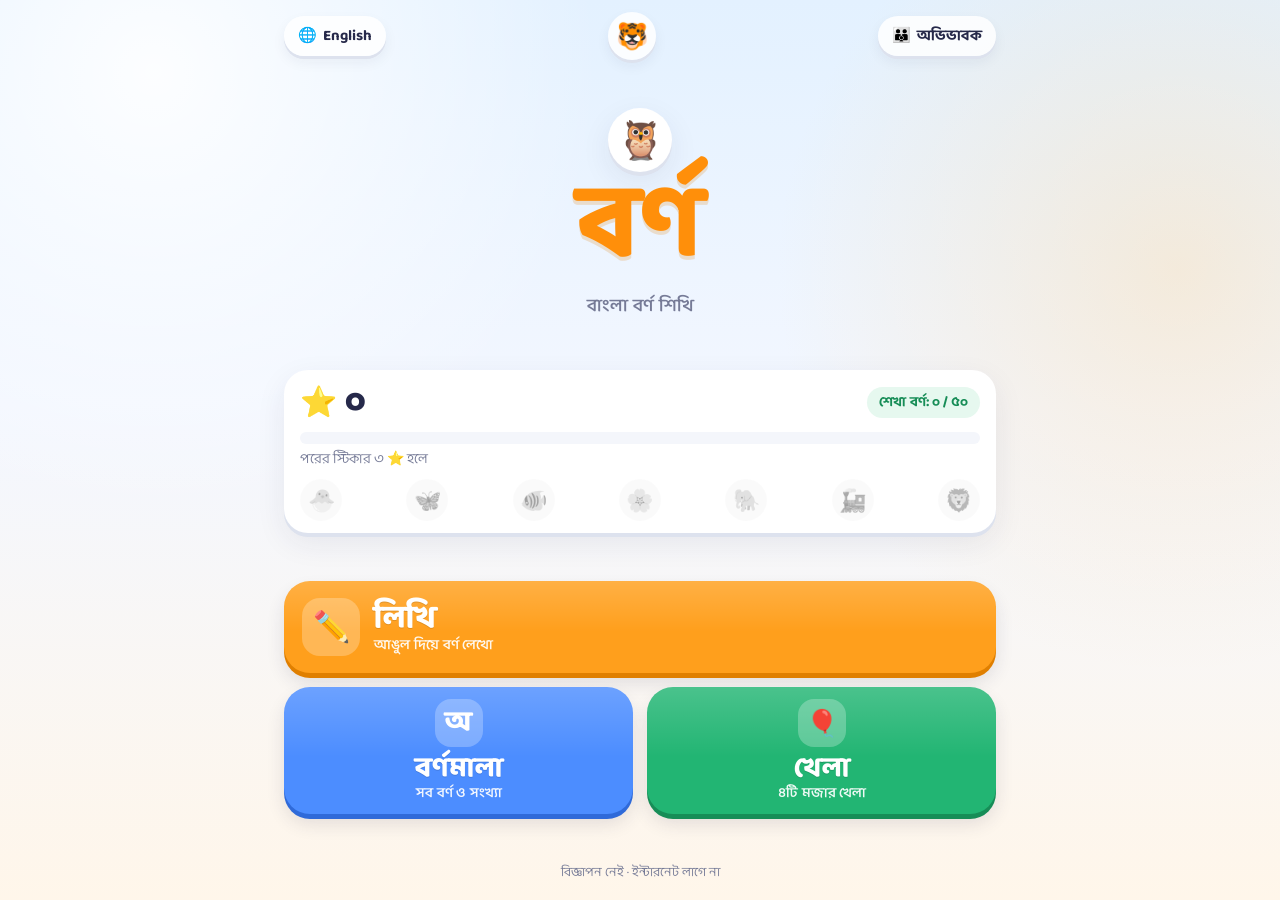
==== commit af668a97: "0.7.0: several children per phone, printable worksheets, break reminder - Profiles: up to 4 children" ====
--- a/index.html
+++ b/index.html
@@ -28,6 +28,7 @@
   <section id="screen-home" class="screen">
     <div class="home-top">
       <button class="chip" data-action="toggle-lang">🌐 <span data-i18n="langSwitch">English</span></button>
+      <button id="profile-chip" class="chip avatar" data-action="profiles" aria-label="Who is playing?">🐯</button>
       <button class="chip" data-action="parents">👪 <span data-i18n="parents">অভিভাবক</span></button>
     </div>
     <div class="hero">
@@ -200,11 +201,31 @@
     </div>
     <div class="parent-body">
       <section>
-        <h3 data-i18n="progress">অগ্রগতি</h3>
+        <h3><span data-i18n="children">শিশুরা</span></h3>
+        <p class="small left" data-i18n="childrenHelp"></p>
+        <div id="children-list" class="children-list"></div>
+      </section>
+      <section>
+        <h3><span data-i18n="progress">অগ্রগতি</span> <span id="parent-child" class="parent-child"></span></h3>
         <p id="parent-summary"></p>
         <h3 data-i18n="playTime">খেলার সময়</h3>
+        <p id="week-compare" class="week-compare pre"></p>
         <p id="play-time" class="small left pre"></p>
         <div id="parent-letters"></div>
+      </section>
+      <section>
+        <h3 data-i18n="printTitle">ছাপার পাতা</h3>
+        <p class="small left" data-i18n="printHelp"></p>
+        <div class="settings">
+          <select id="print-kind" class="teach-select" aria-label="Worksheet">
+            <option value="practice" data-i18n="printPractice">এখন যে বর্ণগুলো শিখছে</option>
+            <option value="weak" data-i18n="printWeak">যেগুলো কঠিন লাগছে</option>
+            <option value="vowels" data-i18n="vowels">স্বরবর্ণ</option>
+            <option value="consonants" data-i18n="consonants">ব্যঞ্জনবর্ণ</option>
+            <option value="numbers" data-i18n="numbers">সংখ্যা</option>
+          </select>
+          <button class="btn blue" data-action="print-sheet" data-i18n="printBtn">🖨️ প্রিন্ট</button>
+        </div>
       </section>
       <section>
         <h3 data-i18n="record">বর্ণের শব্দ রেকর্ড করুন</h3>
@@ -227,6 +248,7 @@
           <button id="lang-toggle" class="btn purple" data-action="toggle-lang">🌐</button>
           <button id="sound-toggle" class="btn blue" data-action="toggle-sound">🔊</button>
           <button id="voice-toggle" class="btn teal" data-action="toggle-voice">🗣️</button>
+          <button id="break-toggle" class="btn green" data-action="toggle-break">⏰</button>
           <p id="voice-status" class="small"></p>
           <button class="btn orange" data-action="sound-test" data-i18n="soundTest"></button>
           <pre id="sound-result" class="small left pre"></pre>
@@ -315,8 +337,30 @@
     </div>
   </div>
 
+  <!-- ============ WHO IS PLAYING? (pop-up) ============ -->
+  <div id="profiles" class="overlay hidden">
+    <div class="card">
+      <h3 data-i18n="whoPlays">কে খেলবে?</h3>
+      <div id="profile-list" class="profile-list"></div>
+      <div class="card-buttons"><button class="btn soft" data-action="close-profiles" data-i18n="cancel">বাতিল</button></div>
+    </div>
+  </div>
+
+  <!-- ============ BREAK REMINDER (pop-up) ============ -->
+  <div id="break" class="overlay hidden">
+    <div class="card break-card">
+      <div class="break-icon" aria-hidden="true">🧃</div>
+      <h3 data-i18n="breakTitle">একটু বিরতি!</h3>
+      <p class="break-text" data-i18n="breakText"></p>
+      <div class="card-buttons"><button id="break-ok" class="btn green" data-action="break-ok" disabled>…</button></div>
+    </div>
+  </div>
+
   <div id="toast" role="status"></div>
 </div>
+
+<!-- the printable worksheet (only visible when printing) -->
+<div id="print-sheet" aria-hidden="true"></div>
 
 <!-- content -->
 <script src="assets/letters.js"></script>
--- a/style.css
+++ b/style.css
@@ -238,13 +238,10 @@
   font-family: var(--bangla);
   font-size: clamp(64px, 19vw, 104px);
   font-weight: 800;
-  line-height: 1.05;
-  color: var(--orange);
-  background: linear-gradient(180deg, #ffb347 0%, #ff8a00 100%);
-  -webkit-background-clip: text;
-  background-clip: text;
-  -webkit-text-fill-color: transparent;
-  filter: drop-shadow(0 4px 0 rgba(224, 127, 0, 0.18));
+  line-height: 1.2;
+  /* solid colour on purpose: gradient text cuts off the top of র্ on iPhones */
+  color: #ff8f0a;
+  text-shadow: 0 4px 0 rgba(224, 127, 0, 0.2);
 }
 .subtitle { margin: 0; font-size: 18px; font-weight: 600; color: var(--muted); }
 
@@ -779,6 +776,120 @@
   border: 2px solid var(--line);
   color: var(--ink);
   background: #fff;
+}
+
+/* ---------- children on one phone ---------- */
+.chip.avatar {
+  width: 48px;
+  min-height: 48px;
+  padding: 0;
+  justify-content: center;
+  font-family: var(--emoji);
+  font-size: 26px;
+  border-radius: 50%;
+}
+.home-top { align-items: center; }
+.profile-list { display: grid; grid-template-columns: 1fr 1fr; gap: 12px; margin-top: 10px; }
+.profile-btn {
+  display: flex;
+  flex-direction: column;
+  align-items: center;
+  gap: 4px;
+  padding: 14px 8px 10px;
+  border-radius: 22px;
+  background: var(--soft);
+  border: 3px solid transparent;
+  box-shadow: 0 4px 0 var(--edge);
+  transition: transform 0.08s ease;
+}
+.profile-btn:active { transform: translateY(3px); box-shadow: 0 1px 0 var(--edge); }
+.profile-btn.current { background: #fff7e6; border-color: var(--orange); }
+.profile-btn.add { border: 3px dashed #c8cee0; box-shadow: none; background: #fff; }
+.profile-animal { font-family: var(--emoji); font-size: 48px; line-height: 1.1; }
+.profile-btn.add .profile-animal { font-size: 34px; color: var(--muted); }
+.profile-stars { font-size: 16px; font-weight: 800; color: var(--ink); }
+
+.children-list { display: grid; gap: 8px; }
+.child-row {
+  display: grid;
+  grid-template-columns: 44px 1fr auto;
+  align-items: center;
+  gap: 10px;
+  padding: 6px 8px;
+  border-radius: 16px;
+  background: var(--soft);
+}
+.child-row.current { background: #fff7e6; box-shadow: inset 0 0 0 2px #ffd9a0; }
+.child-animal { font-family: var(--emoji); font-size: 30px; text-align: center; }
+.child-info { font-size: 14px; font-weight: 600; }
+.btn.small-del { min-height: 38px; padding: 4px 12px; font-size: 14px; border-radius: 12px; }
+.parent-child { font-family: var(--emoji); font-weight: 400; }
+.week-compare {
+  margin: 4px 0 8px;
+  padding: 10px 12px;
+  border-radius: 14px;
+  font-size: 15px;
+  font-weight: 700;
+  line-height: 1.5;
+  background: #eef5ff;
+  color: var(--blue-d);
+}
+
+/* ---------- break reminder ---------- */
+.break-card { padding-top: 26px; }
+.break-icon {
+  width: 84px; height: 84px;
+  margin: 0 auto 8px;
+  border-radius: 50%;
+  display: grid; place-items: center;
+  font-family: var(--emoji);
+  font-size: 48px;
+  background: #e6f8ef;
+  animation: bob 2.4s ease-in-out infinite;
+}
+.break-text { font-size: 17px; line-height: 1.5; color: var(--muted); margin: 4px 6px 4px; }
+#break-ok { grid-column: 1 / -1; min-height: 60px; font-size: 22px; }
+
+/* ---------- printable worksheet (A4) ---------- */
+#print-sheet { display: none; }
+@page { size: A4 portrait; margin: 12mm; }
+@media print {
+  html, body { height: auto; background: #fff !important; }
+  #app { display: none !important; }
+  #print-sheet { display: block; color: #000; font-family: var(--bangla); }
+  .sheet-head { display: flex; justify-content: space-between; align-items: baseline; border-bottom: 2px solid #000; padding-bottom: 4mm; }
+  .sheet-title { font-size: 20pt; font-weight: 800; }
+  .sheet-name { font-size: 11pt; }
+  .sheet-hint { font-size: 11pt; margin: 3mm 0 4mm; }
+  .sheet-row {
+    display: grid;
+    grid-template-columns: 30mm repeat(6, 1fr);
+    gap: 2mm;
+    align-items: center;
+    padding: 2mm 0;
+    border-bottom: 1px dashed #999;
+    break-inside: avoid;
+    page-break-inside: avoid;
+  }
+  .sheet-word { display: flex; flex-direction: column; align-items: center; font-size: 11pt; }
+  .sheet-word .pic { font-size: 22pt; }
+  .sheet-word .pic.counting { font-size: 8pt; max-width: 26mm; }
+  .sheet-cell {
+    height: 24mm;
+    display: grid;
+    place-items: center;
+    border: 1px solid #bbb;
+    border-radius: 3mm;
+    font-family: var(--bangla);
+    font-size: 40pt;
+    line-height: 1;
+    -webkit-print-color-adjust: exact;
+    print-color-adjust: exact;
+  }
+  .sheet-cell.example { color: #000; font-weight: 700; }
+  .sheet-cell.trace { color: transparent; -webkit-text-stroke: 1.2px #8a8f9c; font-weight: 500; }
+  .sheet-cell.empty { border-style: dashed; }
+  .sheet-foot { margin-top: 4mm; font-size: 9pt; color: #555; text-align: right; }
 }
 
 /* ---------- small message at the bottom ---------- */
